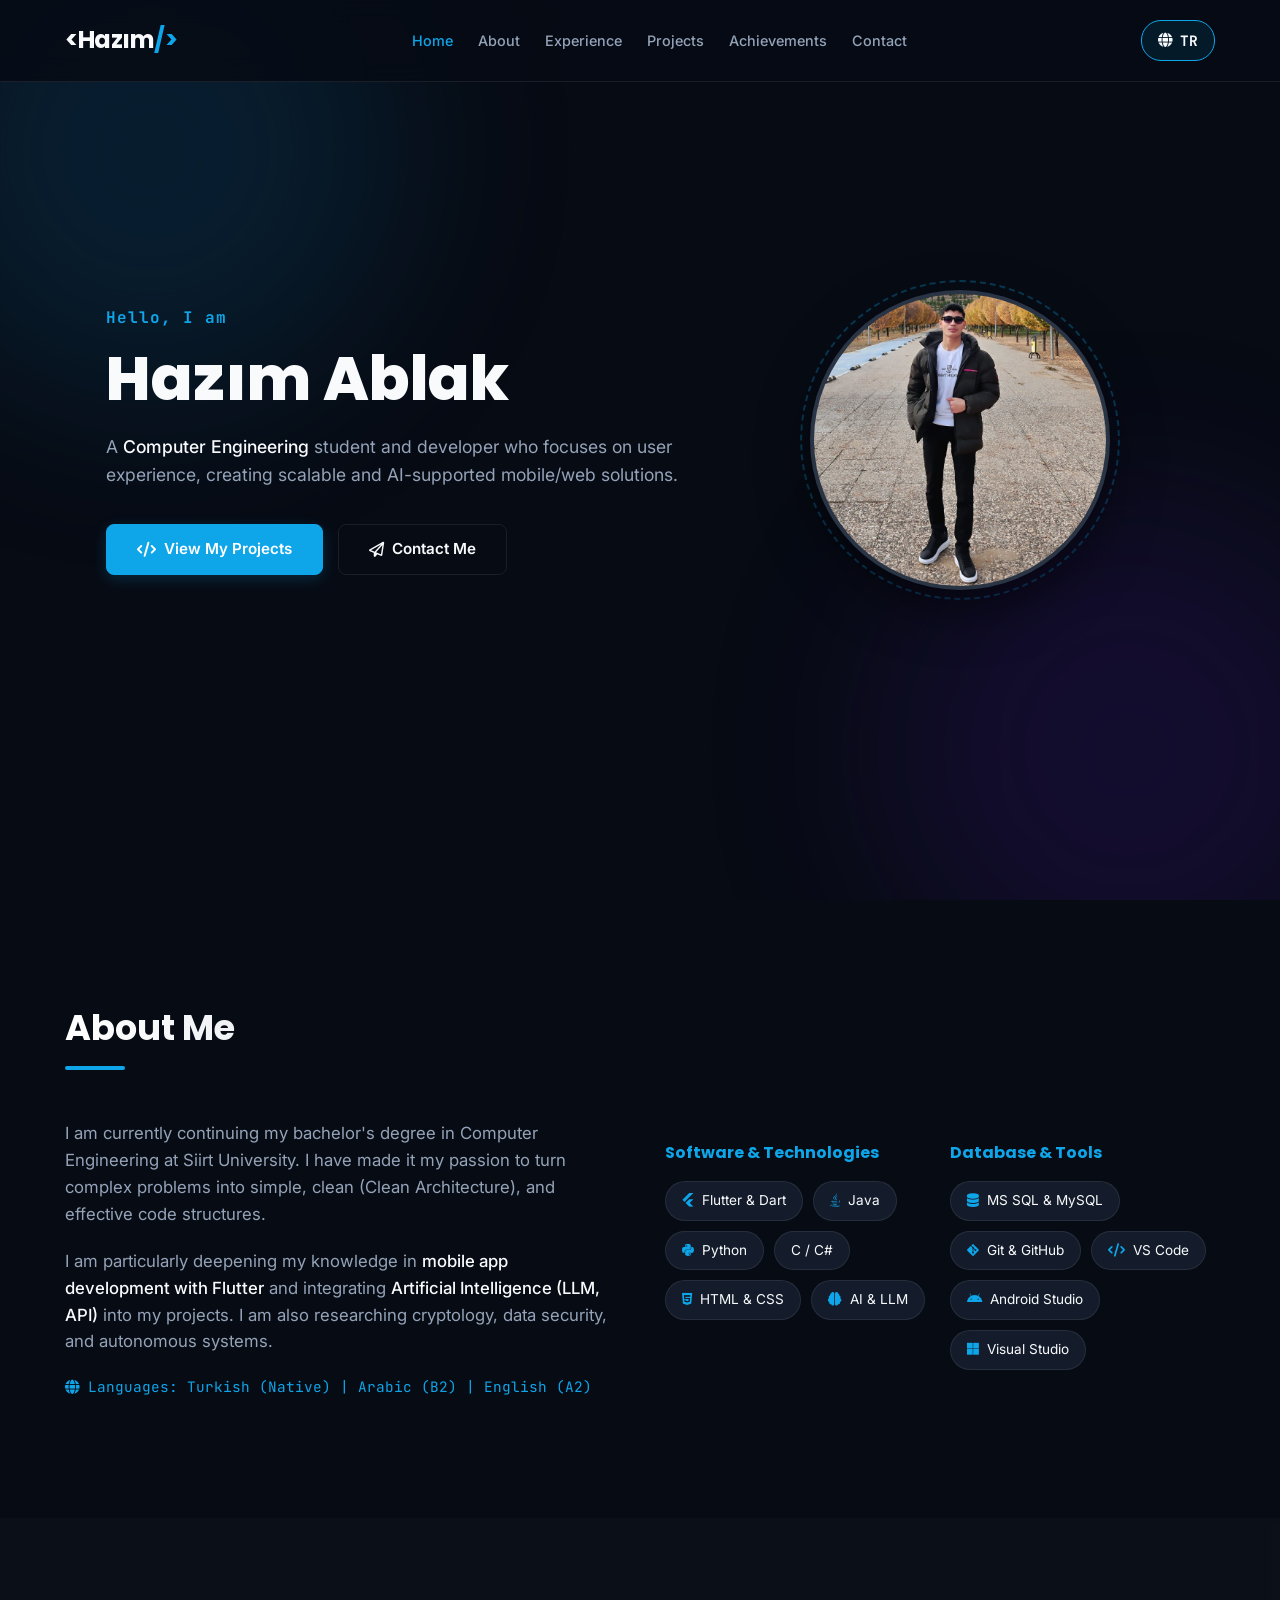
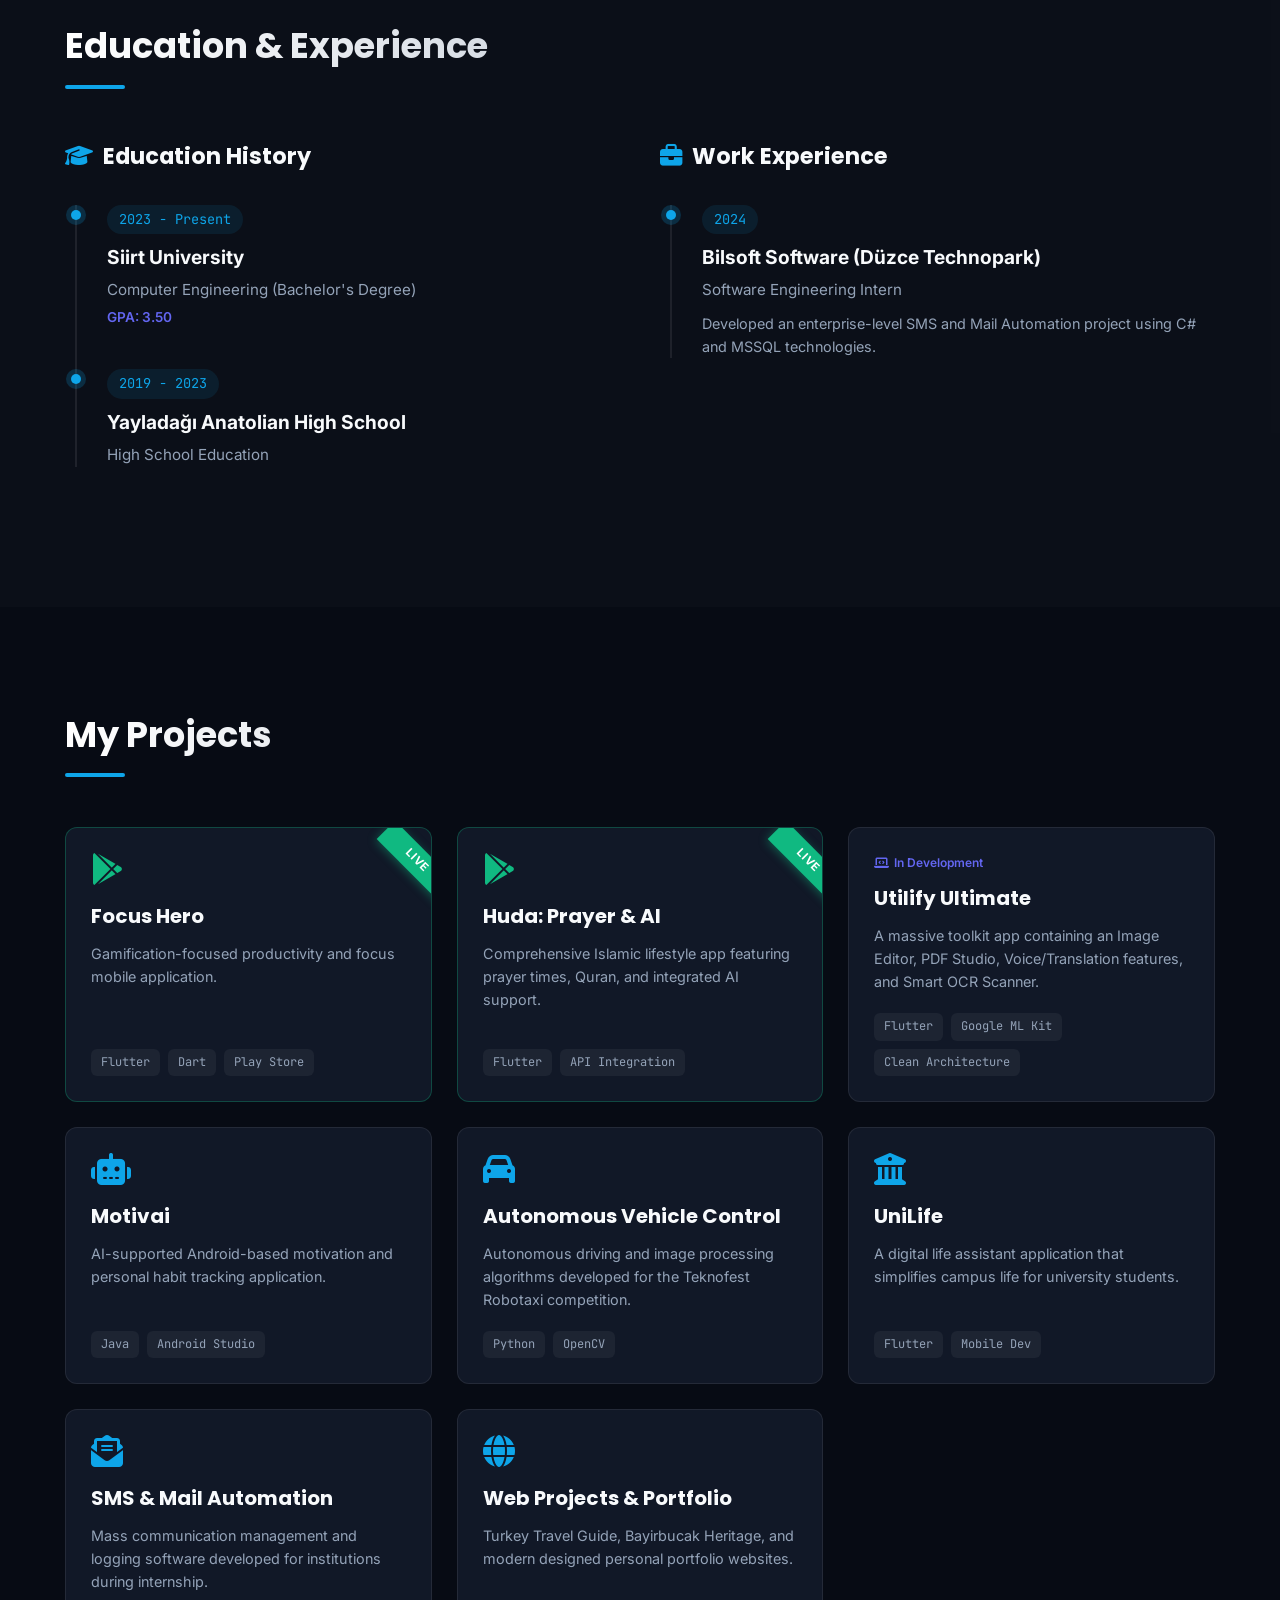
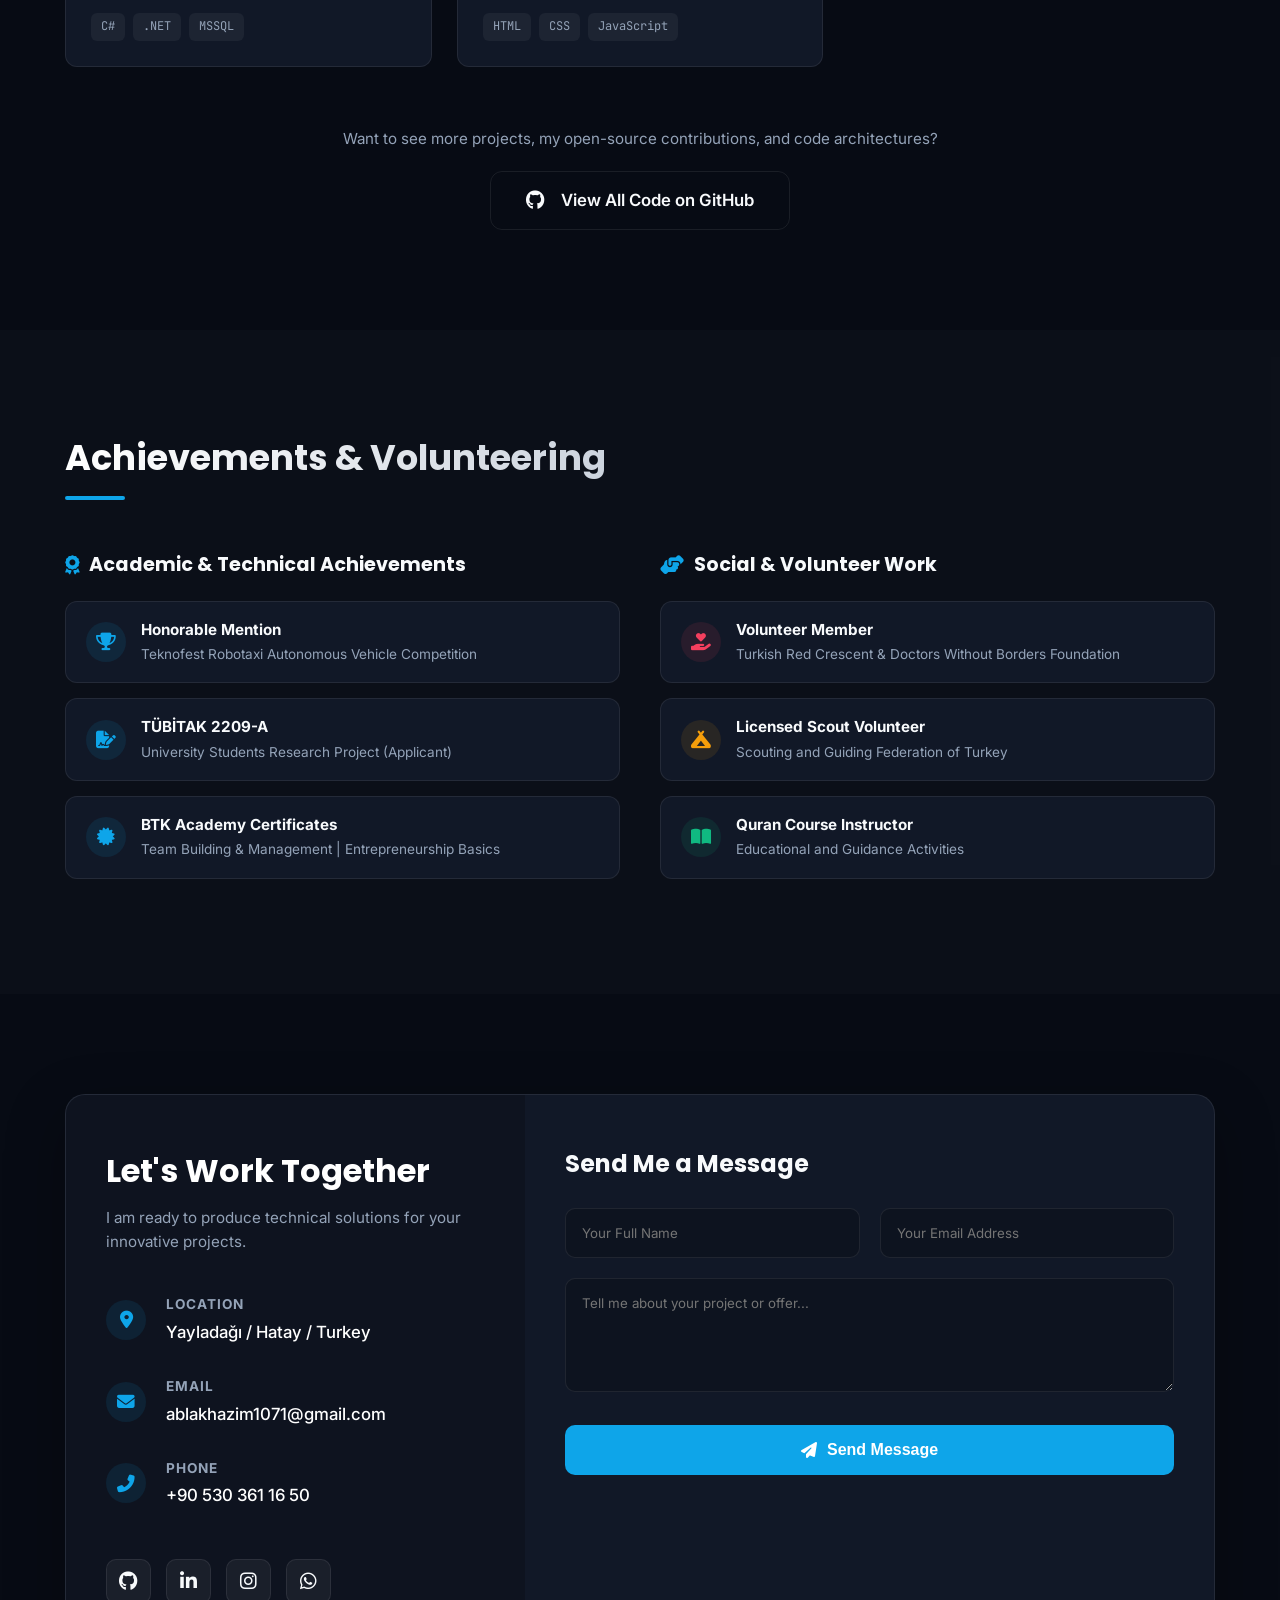
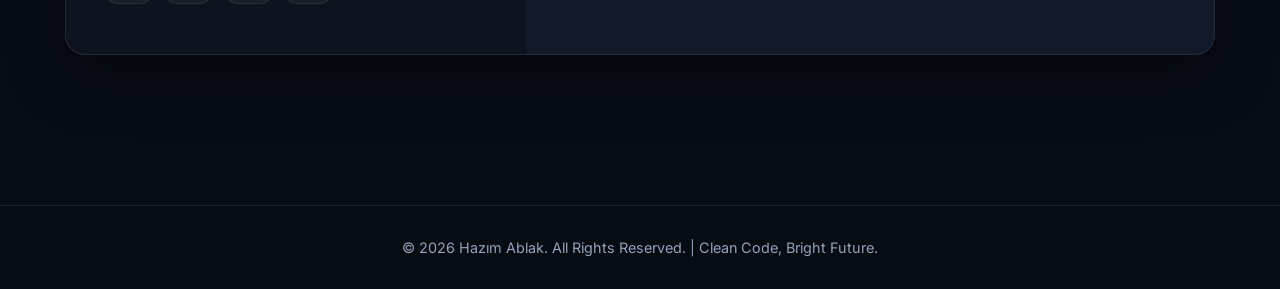
==== en.html @ e715f66a "feat: initial commit - add personal portfolio with bilingual support" ====
<!DOCTYPE html>
<html lang="en">
<head>
    <meta charset="UTF-8">
    <meta name="viewport" content="width=device-width, initial-scale=1.0">
    <meta name="google-site-verification" content="TgcT8mF8En4s0i3_ewFtCk1bW7a_qbwyCU64dg3kA1E" />
    <title>Hazım Ablak | Software Developer & Architect</title>
    
    <link rel="preconnect" href="https://fonts.googleapis.com">
    <link rel="preconnect" href="https://fonts.gstatic.com" crossorigin>
    <link href="https://fonts.googleapis.com/css2?family=Inter:wght@300;400;500;600&family=Poppins:wght@500;600;700;800&family=JetBrains+Mono:wght@400;700&display=swap" rel="stylesheet">
    <link rel="stylesheet" href="https://cdnjs.cloudflare.com/ajax/libs/font-awesome/6.4.0/css/all.min.css">

    <style>
        /* --- MODERN YAZILIMCI TEMASI --- */
        :root {
            --bg-dark: #070b14;
            --bg-panel: #111827;
            --primary: #0ea5e9;
            --secondary: #6366f1;
            --success: #10b981;
            --text-white: #f8fafc;
            --text-gray: #94a3b8;
            --border-color: rgba(255, 255, 255, 0.08);
            --font-head: 'Poppins', sans-serif;
            --font-body: 'Inter', sans-serif;
            --font-code: 'JetBrains Mono', monospace;
            --transition: all 0.3s ease-in-out;
        }

        * { margin: 0; padding: 0; box-sizing: border-box; scroll-behavior: smooth; }

        body {
            background-color: var(--bg-dark);
            color: var(--text-white);
            font-family: var(--font-body);
            overflow-x: hidden;
            line-height: 1.6;
            font-size: 16px;
        }

        /* --- ARKA PLAN EFEKTLERİ --- */
        .blob-wrapper {
            position: fixed; top: 0; left: 0; width: 100%; height: 100vh; z-index: -1; pointer-events: none; overflow: hidden;
        }
        .blob {
            position: absolute; border-radius: 50%; filter: blur(90px); opacity: 0.30;
            animation: float 15s infinite alternate ease-in-out;
        }
        .blob-1 { top: -100px; left: -100px; width: 500px; height: 500px; background: #0c4a6e; }
        .blob-2 { bottom: -100px; right: -100px; width: 500px; height: 500px; background: #31136b; animation-delay: -5s; }
        
        @keyframes float {
            0% { transform: translate(0, 0) scale(1); }
            100% { transform: translate(40px, 60px) scale(1.1); }
        }

        /* --- SCROLL REVEAL --- */
        .reveal { opacity: 0; transform: translateY(30px); transition: all 0.8s cubic-bezier(0.5, 0, 0, 1); }
        .reveal.active { opacity: 1; transform: translateY(0); }

        /* --- MENÜ (NAVBAR) --- */
        nav {
            position: fixed; top: 0; width: 100%; padding: 20px 0;
            background: rgba(7, 11, 20, 0.85); 
            -webkit-backdrop-filter: blur(12px); 
            backdrop-filter: blur(12px);         
            z-index: 1000; border-bottom: 1px solid var(--border-color);
            transition: var(--transition);
        }
        .nav-container {
            max-width: 1200px; margin: 0 auto; padding: 0 25px;
            display: flex; justify-content: space-between; align-items: center;
        }
        .logo {
            font-family: var(--font-head); font-size: 1.5rem; font-weight: 700;
            color: var(--text-white); text-decoration: none; letter-spacing: -0.5px;
        }
        .logo span { color: var(--primary); }
        
        .nav-links { display: flex; gap: 25px; list-style: none; }
        .nav-links a {
            text-decoration: none; color: var(--text-gray); font-size: 0.9rem; font-weight: 500; transition: var(--transition);
        }
        .nav-links a:hover, .nav-links a.active { color: var(--primary); }

        /* --- BÖLÜMLER --- */
        section { padding: 100px 0; position: relative; }
        .container { max-width: 1200px; margin: 0 auto; padding: 0 25px; }

        .section-header { margin-bottom: 50px; }
        .section-header h2 {
            font-family: var(--font-head); font-size: 2.2rem; margin-bottom: 10px;
            background: linear-gradient(to right, #fff, #94a3b8);
            -webkit-background-clip: text; -webkit-text-fill-color: transparent;
        }
        .section-header .line { width: 60px; height: 4px; background: var(--primary); border-radius: 2px; }

        /* --- HERO (ANASAYFA) --- */
        .hero { min-height: 100vh; display: flex; align-items: center; padding-top: 80px; }
        .hero-content { display: grid; grid-template-columns: 1.4fr 1fr; gap: 40px; align-items: center; }
        .hero-text h2 { font-family: var(--font-code); font-size: 1rem; color: var(--primary); margin-bottom: 15px; letter-spacing: 1px; }
        .hero-text h1 { font-family: var(--font-head); font-size: 3.8rem; line-height: 1.1; font-weight: 800; margin-bottom: 20px; }
        .hero-text p { color: var(--text-gray); font-size: 1.1rem; max-width: 600px; margin-bottom: 35px; }
        
        .hero-btns { display: flex; gap: 15px; }
        .btn { padding: 12px 30px; border-radius: 8px; font-weight: 600; text-decoration: none; transition: var(--transition); display: inline-flex; align-items: center; gap: 8px; font-size: 0.95rem; }
        .btn-primary { background: var(--primary); color: #fff; border: 1px solid var(--primary); box-shadow: 0 4px 15px rgba(14, 165, 233, 0.2); }
        .btn-primary:hover { transform: translateY(-3px); box-shadow: 0 10px 30px rgba(14, 165, 233, 0.4); }
        .btn-outline { background: transparent; color: var(--text-white); border: 1px solid var(--border-color); }
        .btn-outline:hover { border-color: var(--text-white); background: rgba(255,255,255,0.05); transform: translateY(-3px); }

        /* HERO IMAGE */
        .hero-visual { display: flex; justify-content: center; position: relative; }
        .img-box {
            width: 300px; height: 300px; border-radius: 50%; overflow: hidden; position: relative; z-index: 2;
            border: 4px solid rgba(255,255,255,0.05); box-shadow: 0 20px 50px rgba(0,0,0,0.5);
            background: #1e293b; transition: var(--transition);
        }
        .img-box:hover { transform: scale(1.02); border-color: var(--primary); }
        .img-box img { width: 100%; height: 100%; object-fit: cover; }
        .deco-box {
            position: absolute; width: 320px; height: 320px; border: 2px dashed var(--primary); border-radius: 50%;
            top: -10px; left: 50%; transform: translateX(-50%); z-index: 1; opacity: 0.3;
            animation: spin 20s linear infinite;
        }
        @keyframes spin { 100% { transform: translateX(-50%) rotate(360deg); } }

        /* --- HAKKIMDA & YETENEKLER --- */
        .about-content { display: grid; grid-template-columns: 1fr 1fr; gap: 50px; }
        .about-text p { margin-bottom: 20px; color: var(--text-gray); font-size: 1.05rem; }
        .about-text .highlight { color: var(--text-white); font-weight: 500; }
        
        .skills-grid { display: grid; grid-template-columns: 1fr 1fr; gap: 20px; margin-top: 20px; }
        .skill-category h4 { font-family: var(--font-head); margin-bottom: 15px; color: var(--primary); font-size: 1rem; }
        .skill-tags { display: flex; flex-wrap: wrap; gap: 10px; }
        .skill-pill {
            background: rgba(30, 41, 59, 0.6); border: 1px solid var(--border-color);
            padding: 8px 16px; border-radius: 20px; font-size: 0.85rem; color: var(--text-white);
            display: flex; align-items: center; gap: 8px; transition: var(--transition);
        }
        .skill-pill i { color: var(--primary); }
        .skill-pill:hover { border-color: var(--primary); background: rgba(14, 165, 233, 0.15); transform: translateY(-2px); }

        /* --- DENEYİM & EĞİTİM --- */
        .timeline-wrapper { display: grid; grid-template-columns: 1fr 1fr; gap: 40px; }
        .timeline-title { font-family: var(--font-head); font-size: 1.4rem; margin-bottom: 30px; display: flex; align-items: center; gap: 10px; }
        .timeline-title i { color: var(--primary); }
        .timeline { border-left: 2px solid var(--border-color); padding-left: 30px; margin-left: 10px; }
        .timeline-item { margin-bottom: 40px; position: relative; }
        .timeline-item::before {
            content: ''; position: absolute; left: -36px; top: 5px; width: 10px; height: 10px;
            background: var(--primary); border-radius: 50%; box-shadow: 0 0 0 5px rgba(14, 165, 233, 0.2);
        }
        .timeline-date { font-family: var(--font-code); font-size: 0.85rem; color: var(--primary); margin-bottom: 8px; display: inline-block; background: rgba(14, 165, 233, 0.1); padding: 4px 12px; border-radius: 20px; }
        .timeline-item h3 { font-size: 1.2rem; margin-bottom: 5px; color: var(--text-white); }
        .timeline-item h4 { font-size: 0.95rem; color: var(--text-gray); font-weight: 400; }
        .timeline-item .gpa { margin-top: 5px; font-size: 0.85rem; color: var(--secondary); font-weight: 600; }

        /* --- PROJELER --- */
        .project-grid { display: grid; grid-template-columns: repeat(auto-fill, minmax(320px, 1fr)); gap: 25px; }
        .project-card {
            background: var(--bg-panel); border: 1px solid var(--border-color);
            border-radius: 12px; padding: 25px; transition: var(--transition);
            display: flex; flex-direction: column; position: relative; overflow: hidden;
            text-decoration: none; color: inherit;
        }
        .project-card:hover { transform: translateY(-7px); border-color: var(--primary); box-shadow: 0 10px 30px rgba(0,0,0,0.5); }
        .project-header { display: flex; justify-content: space-between; align-items: start; margin-bottom: 15px; }
        .folder-icon { color: var(--primary); font-size: 2rem; }
        .project-card h3 { font-family: var(--font-head); font-size: 1.25rem; margin-bottom: 10px; color: var(--text-white); }
        .project-card p { color: var(--text-gray); font-size: 0.9rem; margin-bottom: 20px; flex-grow: 1; }
        .project-tags { display: flex; flex-wrap: wrap; gap: 8px; margin-top: auto; }
        .tag { font-size: 0.75rem; font-family: var(--font-code); color: var(--text-gray); background: rgba(255,255,255,0.05); padding: 4px 10px; border-radius: 6px; }
        
        /* CANLI UYGULAMA ROZETİ */
        .live-badge {
            position: absolute; top: 20px; right: -30px; background: var(--success); color: #fff;
            font-size: 0.7rem; font-weight: bold; padding: 4px 30px; transform: rotate(45deg);
            box-shadow: 0 2px 10px rgba(16, 185, 129, 0.4); letter-spacing: 1px;
        }
        .status-badge { display: inline-flex; align-items: center; gap: 5px; font-size: 0.75rem; font-weight: 600; margin-bottom: 10px; color: var(--secondary); }

        /* --- BAŞARILAR & GÖNÜLLÜLÜK --- */
        .achievements-wrapper { display: grid; grid-template-columns: 1fr 1fr; gap: 40px; }
        .achievements-list { list-style: none; }
        .achievements-list li {
            background: var(--bg-panel); padding: 16px 20px; border-radius: 12px;
            margin-bottom: 15px; border: 1px solid var(--border-color);
            font-size: 0.95rem; display: flex; align-items: center; gap: 15px;
            transition: var(--transition);
        }
        .achievements-list li:hover { border-color: var(--primary); transform: translateX(5px); background: rgba(14, 165, 233, 0.05); }
        .icon-circle { width: 40px; height: 40px; min-width: 40px; border-radius: 50%; background: rgba(14, 165, 233, 0.1); display: flex; align-items: center; justify-content: center; color: var(--primary); font-size: 1.1rem; }
        .icon-circle.heart { background: rgba(244, 63, 94, 0.1); color: #f43f5e; }

        /* --- İLETİŞİM --- */
        .contact-wrapper {
            background: var(--bg-panel); border-radius: 20px; overflow: hidden;
            display: grid; grid-template-columns: 1fr 1.5fr;
            border: 1px solid var(--border-color); box-shadow: 0 20px 60px rgba(0,0,0,0.3);
        }
        .contact-left { background: rgba(0,0,0,0.2); padding: 50px 40px; display: flex; flex-direction: column; justify-content: space-between; }
        .info-row { display: flex; align-items: center; gap: 20px; margin-bottom: 30px; }
        .info-row h4 { color: var(--text-gray); font-size: 0.85rem; text-transform: uppercase; letter-spacing: 1px; margin-bottom: 3px; }
        .info-row span { font-weight: 500; font-size: 1.05rem; }
        .social-links { display: flex; gap: 15px; margin-top: 20px; }
        .s-link {
            width: 45px; height: 45px; border-radius: 10px; background: rgba(255,255,255,0.05); border: 1px solid var(--border-color);
            display: flex; align-items: center; justify-content: center; color: var(--text-white); text-decoration: none; transition: var(--transition); font-size: 1.2rem;
        }
        .s-link:hover { background: var(--primary); border-color: var(--primary); transform: translateY(-3px); }
        
        /* --- DİL BUTONU --- */
        .lang-btn {
            display: flex; align-items: center; gap: 8px;
            background: rgba(14, 165, 233, 0.1); padding: 8px 16px;
            border-radius: 20px; border: 1px solid var(--primary);
            font-family: var(--font-code); font-size: 0.9rem; font-weight: 700;
            color: var(--text-white); text-decoration: none; transition: var(--transition);
        }
        .lang-btn:hover { background: var(--primary); color: #fff; transform: translateY(-2px); box-shadow: 0 4px 12px rgba(14, 165, 233, 0.3); }
        
        .contact-right { padding: 50px 40px; }
        .form-grid { display: grid; grid-template-columns: 1fr 1fr; gap: 20px; margin-bottom: 20px; }
        .input-group input, .input-group textarea {
            width: 100%; padding: 16px; background: rgba(0,0,0,0.2); border: 1px solid var(--border-color);
            border-radius: 10px; color: #fff; font-family: var(--font-body); transition: var(--transition);
        }
        .input-group input:focus, .input-group textarea:focus { outline: none; border-color: var(--primary); background: rgba(14, 165, 233, 0.05); }
        .submit-btn {
            width: 100%; padding: 16px; background: var(--primary); border: none;
            border-radius: 10px; color: #fff; font-weight: 600; font-size: 1rem; cursor: pointer; transition: var(--transition);
            display: flex; justify-content: center; align-items: center; gap: 10px;
        }
        .submit-btn:hover { background: #0284c7; box-shadow: 0 10px 20px rgba(14, 165, 233, 0.3); }

        footer { text-align: center; padding: 30px; border-top: 1px solid var(--border-color); color: var(--text-gray); font-size: 0.9rem; margin-top: 50px; }

        @media (max-width: 992px) {
            .hero-content, .about-content, .timeline-wrapper, .achievements-wrapper, .contact-wrapper { grid-template-columns: 1fr; gap: 40px;}
            .hero-visual { margin-top: 20px; order: -1; }
            .nav-links { display: none; }
            .hero-text { text-align: center; }
            .hero-text p { margin: 0 auto 30px auto; }
            .hero-btns { justify-content: center; }
        }
        @media (max-width: 768px) {
            .form-grid { grid-template-columns: 1fr; }
            .section-header h2 { font-size: 1.8rem; }
            .hero-text h1 { font-size: 2.8rem; }
        }
    </style>
</head>
<body>

    <div class="blob-wrapper">
        <div class="blob blob-1"></div>
        <div class="blob blob-2"></div>
    </div>

    <nav>
        <div class="nav-container">
            <a href="#" class="logo">&lt;Hazım<span>/&gt;</span></a>
            <ul class="nav-links">
                <li><a href="#home" class="active">Home</a></li>
                <li><a href="#about">About</a></li>
                <li><a href="#resume">Experience</a></li>
                <li><a href="#projects">Projects</a></li>
                <li><a href="#achievements">Achievements</a></li> 
                <li><a href="#contact">Contact</a></li>
            </ul>
            
            <a href="index.html" class="lang-btn">
                <i class="fas fa-globe"></i> TR
            </a>
        </div>
    </nav>

    <section id="home" class="hero">
        <div class="container hero-content">
            <div class="hero-text reveal">
                <h2>Hello, I am</h2>
                <h1>Hazım Ablak</h1>
                <p>
                    A <span style="color: var(--text-white); font-weight: 500;">Computer Engineering</span> student and developer who focuses on user experience, creating scalable and AI-supported mobile/web solutions.
                </p>
                <div class="hero-btns">
                    <a href="#projects" class="btn btn-primary"><i class="fas fa-code"></i> View My Projects</a>
                    <a href="#contact" class="btn btn-outline"><i class="far fa-paper-plane"></i> Contact Me</a>
                </div>
            </div>
            <div class="hero-visual reveal">
                <div class="deco-box"></div>
                <div class="img-box">
                    <img src="kisisel.jpeg" alt="Hazım Ablak">
                </div>
            </div>
        </div>
    </section>

    <section id="about">
        <div class="container reveal">
            <div class="section-header">
                <h2>About Me</h2>
                <div class="line"></div>
            </div>
            <div class="about-content">
                <div class="about-text">
                    <p>
                        I am currently continuing my bachelor's degree in Computer Engineering at Siirt University. I have made it my passion to turn complex problems into simple, clean (Clean Architecture), and effective code structures.
                    </p>
                    <p>
                        I am particularly deepening my knowledge in <span class="highlight">mobile app development with Flutter</span> and integrating <span class="highlight">Artificial Intelligence (LLM, API)</span> into my projects. I am also researching cryptology, data security, and autonomous systems.
                    </p>
                    <p style="margin-top: 20px; font-family: var(--font-code); font-size: 0.9rem; color: var(--primary);">
                        <i class="fas fa-globe"></i> Languages: Turkish (Native) | Arabic (B2) | English (A2)
                    </p>
                </div>
                
                <div class="skills-wrapper">
                    <div class="skills-grid">
                        <div class="skill-category">
                            <h4>Software & Technologies</h4>
                            <div class="skill-tags">
                                <div class="skill-pill"><i class="fab fa-flutter"></i> Flutter & Dart</div>
                                <div class="skill-pill"><i class="fab fa-java"></i> Java</div>
                                <div class="skill-pill"><i class="fab fa-python"></i> Python</div>
                                <div class="skill-pill">C / C#</div>
                                <div class="skill-pill"><i class="fab fa-html5"></i> HTML & CSS</div>
                                <div class="skill-pill"><i class="fas fa-brain"></i> AI & LLM</div>
                            </div>
                        </div>
                        <div class="skill-category">
                            <h4>Database & Tools</h4>
                            <div class="skill-tags">
                                <div class="skill-pill"><i class="fas fa-database"></i> MS SQL & MySQL</div>
                                <div class="skill-pill"><i class="fab fa-git-alt"></i> Git & GitHub</div>
                                <div class="skill-pill"><i class="fas fa-code"></i> VS Code</div>
                                <div class="skill-pill"><i class="fab fa-android"></i> Android Studio</div>
                                <div class="skill-pill"><i class="fab fa-microsoft"></i> Visual Studio</div>
                            </div>
                        </div>
                    </div>
                </div>
            </div>
        </div>
    </section>

    <section id="resume" style="background: rgba(255,255,255,0.02);">
        <div class="container reveal">
            <div class="section-header">
                <h2>Education & Experience</h2>
                <div class="line"></div>
            </div>
            
            <div class="timeline-wrapper">
                <div>
                    <h3 class="timeline-title"><i class="fas fa-graduation-cap"></i> Education History</h3>
                    <div class="timeline">
                        <div class="timeline-item">
                            <span class="timeline-date">2023 - Present</span>
                            <h3>Siirt University</h3>
                            <h4>Computer Engineering (Bachelor's Degree)</h4>
                            <div class="gpa">GPA: 3.50</div>
                        </div>
                        <div class="timeline-item">
                            <span class="timeline-date">2019 - 2023</span>
                            <h3>Yayladağı Anatolian High School</h3>
                            <h4>High School Education</h4>
                        </div>
                    </div>
                </div>

                <div>
                    <h3 class="timeline-title"><i class="fas fa-briefcase"></i> Work Experience</h3>
                    <div class="timeline">
                        <div class="timeline-item">
                            <span class="timeline-date">2024</span>
                            <h3>Bilsoft Software (Düzce Technopark)</h3>
                            <h4>Software Engineering Intern</h4>
                            <p style="color: var(--text-gray); font-size: 0.9rem; margin-top: 10px;">Developed an enterprise-level SMS and Mail Automation project using C# and MSSQL technologies.</p>
                        </div>
                    </div>
                </div>
            </div>
        </div>
    </section>

    <section id="projects">
        <div class="container reveal">
            <div class="section-header">
                <h2>My Projects</h2>
                <div class="line"></div>
            </div>
            
            <div class="project-grid">
                
                <a href="https://play.google.com/store/apps/details?id=com.developer.focus_hero" target="_blank" rel="noopener noreferrer" class="project-card" style="border-color: rgba(16, 185, 129, 0.3);">
                    <div class="live-badge">LIVE</div>
                    <div class="project-header"><i class="fab fa-google-play folder-icon" style="color: var(--success);"></i></div>
                    <h3>Focus Hero</h3>
                    <p>Gamification-focused productivity and focus mobile application.</p>
                    <div class="project-tags">
                        <span class="tag">Flutter</span><span class="tag">Dart</span><span class="tag">Play Store</span>
                    </div>
                </a>

                <a href="https://play.google.com/store/apps/details?id=com.hafizstudios.huda" target="_blank" rel="noopener noreferrer" class="project-card" style="border-color: rgba(16, 185, 129, 0.3);">
                    <div class="live-badge">LIVE</div>
                    <div class="project-header"><i class="fab fa-google-play folder-icon" style="color: var(--success);"></i></div>
                    <h3>Huda: Prayer & AI</h3>
                    <p>Comprehensive Islamic lifestyle app featuring prayer times, Quran, and integrated AI support.</p>
                    <div class="project-tags">
                        <span class="tag">Flutter</span><span class="tag">API Integration</span>
                    </div>
                </a>

                <div class="project-card">
                    <div class="status-badge"><i class="fas fa-laptop-code"></i> In Development</div>
                    <h3>Utilify Ultimate</h3>
                    <p>A massive toolkit app containing an Image Editor, PDF Studio, Voice/Translation features, and Smart OCR Scanner.</p>
                    <div class="project-tags">
                        <span class="tag">Flutter</span><span class="tag">Google ML Kit</span><span class="tag">Clean Architecture</span>
                    </div>
                </div>

                <div class="project-card">
                    <div class="project-header"><i class="fas fa-robot folder-icon"></i></div>
                    <h3>Motivai</h3>
                    <p>AI-supported Android-based motivation and personal habit tracking application.</p>
                    <div class="project-tags"><span class="tag">Java</span><span class="tag">Android Studio</span></div>
                </div>

                <div class="project-card">
                    <div class="project-header"><i class="fas fa-car folder-icon"></i></div>
                    <h3>Autonomous Vehicle Control</h3>
                    <p>Autonomous driving and image processing algorithms developed for the Teknofest Robotaxi competition.</p>
                    <div class="project-tags"><span class="tag">Python</span><span class="tag">OpenCV</span></div>
                </div>

                <div class="project-card">
                    <div class="project-header"><i class="fas fa-university folder-icon"></i></div>
                    <h3>UniLife</h3>
                    <p>A digital life assistant application that simplifies campus life for university students.</p>
                    <div class="project-tags"><span class="tag">Flutter</span><span class="tag">Mobile Dev</span></div>
                </div>

                <div class="project-card">
                    <div class="project-header"><i class="fas fa-envelope-open-text folder-icon"></i></div>
                    <h3>SMS & Mail Automation</h3>
                    <p>Mass communication management and logging software developed for institutions during internship.</p>
                    <div class="project-tags"><span class="tag">C#</span><span class="tag">.NET</span><span class="tag">MSSQL</span></div>
                </div>

                <div class="project-card">
                    <div class="project-header"><i class="fas fa-globe folder-icon"></i></div>
                    <h3>Web Projects & Portfolio</h3>
                    <p>Turkey Travel Guide, Bayirbucak Heritage, and modern designed personal portfolio websites.</p>
                    <div class="project-tags"><span class="tag">HTML</span><span class="tag">CSS</span><span class="tag">JavaScript</span></div>
                </div>
            </div>
            <div style="text-align: center; margin-top: 60px;">
                <p style="color: var(--text-gray); margin-bottom: 20px; font-size: 0.95rem;">
                    Want to see more projects, my open-source contributions, and code architectures?
                </p>
                <a href="https://github.com/hazimablak" target="_blank" rel="noopener noreferrer" class="btn btn-outline" style="padding: 15px 35px; border-radius: 12px; font-size: 1.05rem;">
                    <i class="fab fa-github" style="margin-right: 8px; font-size: 1.2rem;"></i> View All Code on GitHub
                </a>
            </div>
        </div>
    </section>

    <section id="achievements" style="background: rgba(255,255,255,0.02);">
        <div class="container reveal">
            <div class="section-header">
                <h2>Achievements & Volunteering</h2>
                <div class="line"></div>
            </div>
            
            <div class="achievements-wrapper">
                <div>
                    <h3 class="timeline-title" style="font-size: 1.2rem; margin-bottom: 20px;"><i class="fas fa-award"></i> Academic & Technical Achievements</h3>
                    <ul class="achievements-list">
                        <li>
                            <div class="icon-circle"><i class="fas fa-trophy"></i></div>
                            <div>
                                <strong style="color: var(--text-white);">Honorable Mention</strong><br>
                                <span style="color: var(--text-gray); font-size: 0.85rem;">Teknofest Robotaxi Autonomous Vehicle Competition</span>
                            </div>
                        </li>
                        <li>
                            <div class="icon-circle"><i class="fas fa-file-signature"></i></div>
                            <div>
                                <strong style="color: var(--text-white);">TÜBİTAK 2209-A</strong><br>
                                <span style="color: var(--text-gray); font-size: 0.85rem;">University Students Research Project (Applicant)</span>
                            </div>
                        </li>
                        <li>
                            <div class="icon-circle"><i class="fas fa-certificate"></i></div>
                            <div>
                                <strong style="color: var(--text-white);">BTK Academy Certificates</strong><br>
                                <span style="color: var(--text-gray); font-size: 0.85rem;">Team Building & Management | Entrepreneurship Basics</span>
                            </div>
                        </li>
                    </ul>
                </div>

                <div>
                    <h3 class="timeline-title" style="font-size: 1.2rem; margin-bottom: 20px;"><i class="fas fa-hands-helping"></i> Social & Volunteer Work</h3>
                    <ul class="achievements-list">
                        <li>
                            <div class="icon-circle heart"><i class="fas fa-hand-holding-heart"></i></div>
                            <div>
                                <strong style="color: var(--text-white);">Volunteer Member</strong><br>
                                <span style="color: var(--text-gray); font-size: 0.85rem;">Turkish Red Crescent & Doctors Without Borders Foundation</span>
                            </div>
                        </li>
                        <li>
                            <div class="icon-circle" style="color:#f59e0b; background:rgba(245, 158, 11, 0.1)"><i class="fas fa-campground"></i></div>
                            <div>
                                <strong style="color: var(--text-white);">Licensed Scout Volunteer</strong><br>
                                <span style="color: var(--text-gray); font-size: 0.85rem;">Scouting and Guiding Federation of Turkey</span>
                            </div>
                        </li>
                        <li>
                            <div class="icon-circle" style="color:#10b981; background:rgba(16, 185, 129, 0.1)"><i class="fas fa-book-open"></i></div>
                            <div>
                                <strong style="color: var(--text-white);">Quran Course Instructor</strong><br>
                                <span style="color: var(--text-gray); font-size: 0.85rem;">Educational and Guidance Activities</span>
                            </div>
                        </li>
                    </ul>
                </div>
            </div>
        </div>
    </section>

    <section id="contact">
        <div class="container reveal">
            <div class="contact-wrapper">
                <div class="contact-left">
                    <div>
                        <h3 style="font-family: var(--font-head); font-size: 2rem; margin-bottom: 10px; color: #fff;">Let's Work Together</h3>
                        <p style="color: var(--text-gray); margin-bottom: 40px; font-size: 0.95rem;">I am ready to produce technical solutions for your innovative projects.</p>
                        
                        <div class="info-row">
                            <div class="icon-circle"><i class="fas fa-map-marker-alt"></i></div>
                            <div><h4>Location</h4><span style="color:#fff;">Yayladağı / Hatay / Turkey</span></div>
                        </div>
                        <div class="info-row">
                            <div class="icon-circle"><i class="fas fa-envelope"></i></div>
                            <div><h4>Email</h4><span style="color:#fff;">ablakhazim1071@gmail.com</span></div>
                        </div>
                        <div class="info-row">
                            <div class="icon-circle"><i class="fas fa-phone-alt"></i></div>
                            <div><h4>Phone</h4><span style="color:#fff;">+90 530 361 16 50</span></div>
                        </div>
                    </div>
                    
                    <div class="social-links">
                        <a href="https://github.com/hazimablak" class="s-link" target="_blank" rel="noopener noreferrer" aria-label="Visit my GitHub Profile"><i class="fab fa-github" aria-hidden="true"></i></a>
                        <a href="https://www.linkedin.com/in/haz%C4%B1m-ablak-62a5772a9" class="s-link" target="_blank" rel="noopener noreferrer" aria-label="Visit my LinkedIn Profile"><i class="fab fa-linkedin-in" aria-hidden="true"></i></a>
                        <a href="https://www.instagram.com/hazim.ablak" class="s-link" target="_blank" rel="noopener noreferrer" aria-label="Visit my Instagram Profile"><i class="fab fa-instagram" aria-hidden="true"></i></a>
                        <a href="https://wa.me/905303611650" class="s-link" target="_blank" rel="noopener noreferrer" aria-label="Contact me on WhatsApp"><i class="fab fa-whatsapp" aria-hidden="true"></i></a>
                    </div>
                </div>
                
                <div class="contact-right">
                    <h3 style="font-family: var(--font-head); font-size: 1.5rem; margin-bottom: 25px;">Send Me a Message</h3>
                    
                    <form id="contact-form" action="https://formspree.io/f/mkonkboe" method="POST">
                        <div class="form-grid">
                            <div class="input-group">
                                <input type="text" name="name" placeholder="Your Full Name" required>
                            </div>
                            <div class="input-group">
                                <input type="email" name="email" placeholder="Your Email Address" required>
                            </div>
                        </div>
                        <div class="input-group" style="margin-bottom: 25px;">
                            <textarea name="message" rows="5" placeholder="Tell me about your project or offer..." required></textarea>
                        </div>
                        <button type="submit" class="submit-btn" id="submit-btn"><i class="fas fa-paper-plane"></i> Send Message</button>
                        <p id="my-form-status" style="margin-top: 15px; font-weight: 500; display: none; text-align: center;"></p>
                    </form>
                </div>
            </div>
        </div>
    </section>

    <footer>
        <p>&copy; 2026 Hazım Ablak. All Rights Reserved. | Clean Code, Bright Future.</p>
    </footer>

    <script>
        // Scroll Animations
        const observer = new IntersectionObserver((entries) => {
            entries.forEach(entry => {
                if (entry.isIntersecting) { entry.target.classList.add('active'); }
            });
        }, { threshold: 0.15 });
        document.querySelectorAll('.reveal').forEach(el => observer.observe(el));

        // Scroll Spy (Menu Highlighting)
        const sections = document.querySelectorAll("section");
        const navLinks = document.querySelectorAll(".nav-links a");

        window.addEventListener("scroll", () => {
            let current = "";
            sections.forEach(section => {
                const sectionTop = section.offsetTop;
                if (scrollY >= sectionTop - 150) { 
                    current = section.getAttribute("id"); 
                }
            });

            navLinks.forEach(link => {
                link.classList.remove("active");
                if (link.getAttribute("href").includes(current) && current !== "") {
                    link.classList.add("active");
                }
            });
        });

        // Formspree Contact Form JS
        document.addEventListener("DOMContentLoaded", function() {
            var form = document.getElementById("contact-form");
            var status = document.getElementById("my-form-status");
            var btn = document.getElementById("submit-btn");

            if (!form) return;

            async function handleSubmit(event) {
                event.preventDefault(); 
                
                btn.disabled = true;
                btn.innerHTML = '<i class="fas fa-spinner fa-spin"></i> Sending...';
                status.style.display = "none";

                var data = new FormData(event.target);

                fetch(event.target.action, {
                    method: form.method,
                    body: data,
                    headers: { 'Accept': 'application/json' }
                }).then(response => {
                    if (response.ok) {
                        status.style.display = "block";
                        status.style.color = "#10b981"; 
                        status.innerHTML = "<i class='fas fa-check-circle'></i> Your message was sent successfully!";
                        form.reset();
                        btn.innerHTML = "<i class='fas fa-check'></i> Sent";
                        
                        setTimeout(() => {
                            status.style.display = "none";
                            btn.disabled = false;
                            btn.innerHTML = '<i class="fas fa-paper-plane"></i> Send Message';
                        }, 5000);
                    } else {
                        response.json().then(data => {
                            if (Object.hasOwn(data, 'errors')) {
                                status.innerHTML = data["errors"].map(error => error["message"]).join(", ");
                            } else {
                                status.innerHTML = "An error occurred.";
                            }
                            status.style.color = "#ef4444"; 
                            status.style.display = "block";
                            btn.disabled = false;
                            btn.innerHTML = "Try Again";
                        });
                    }
                }).catch(error => {
                    status.innerHTML = "Connection error! Please check your internet connection.";
                    status.style.color = "#ef4444";
                    status.style.display = "block";
                    btn.disabled = false;
                    btn.innerHTML = "Try Again";
                });
            }

            form.addEventListener("submit", handleSubmit);
        });
    </script>
</body>
</html>
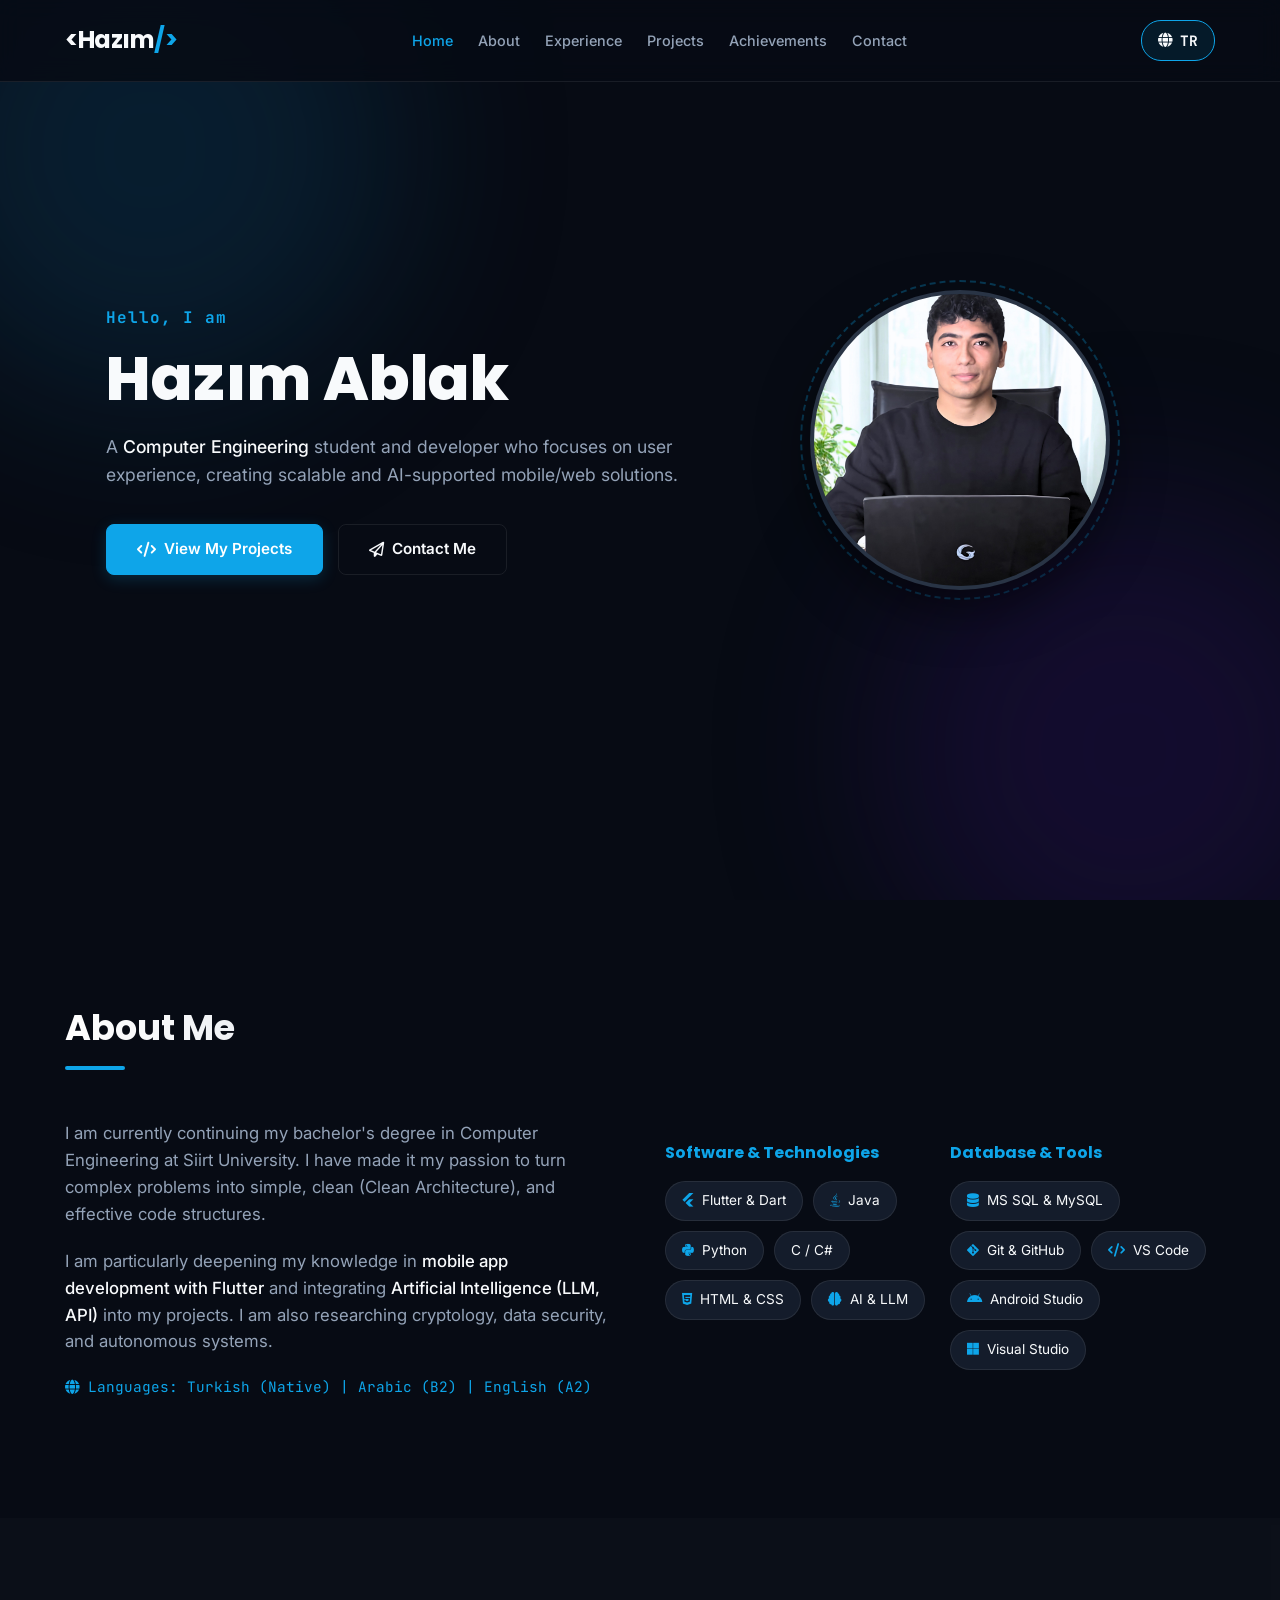
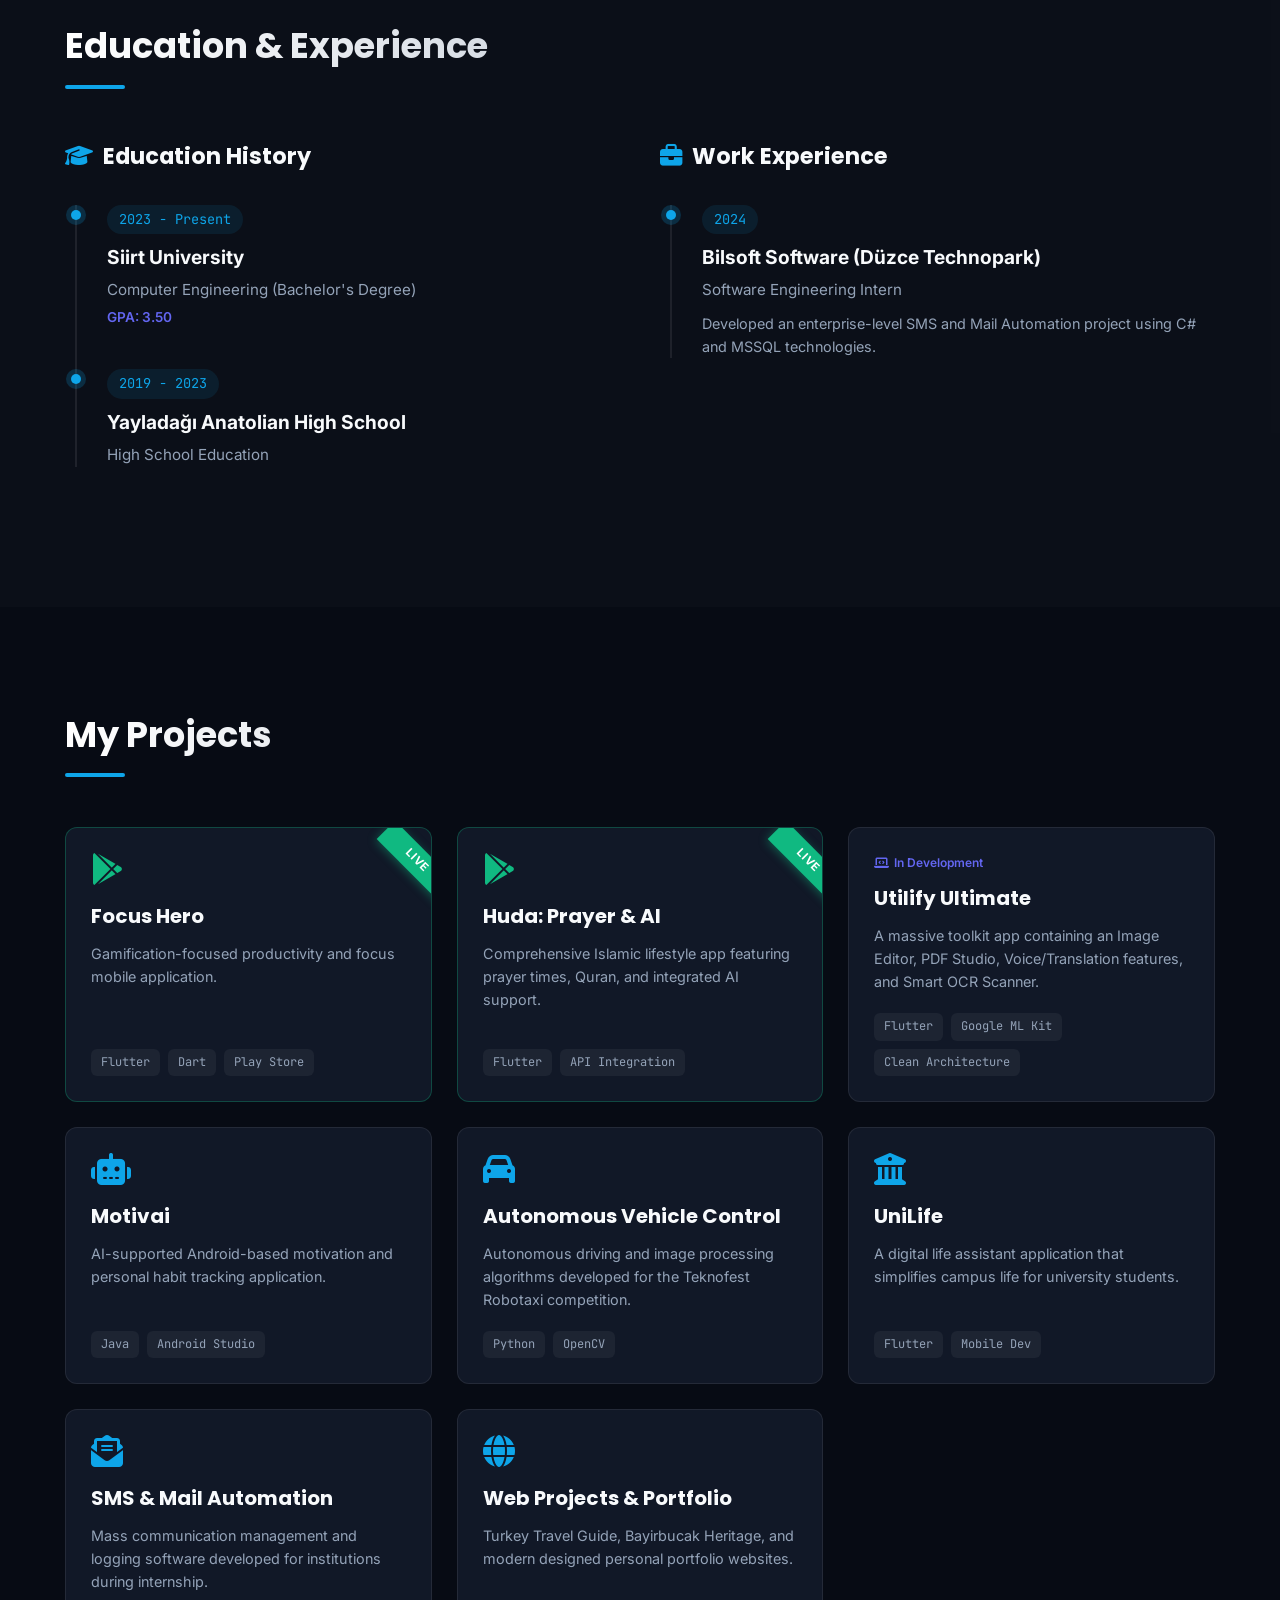
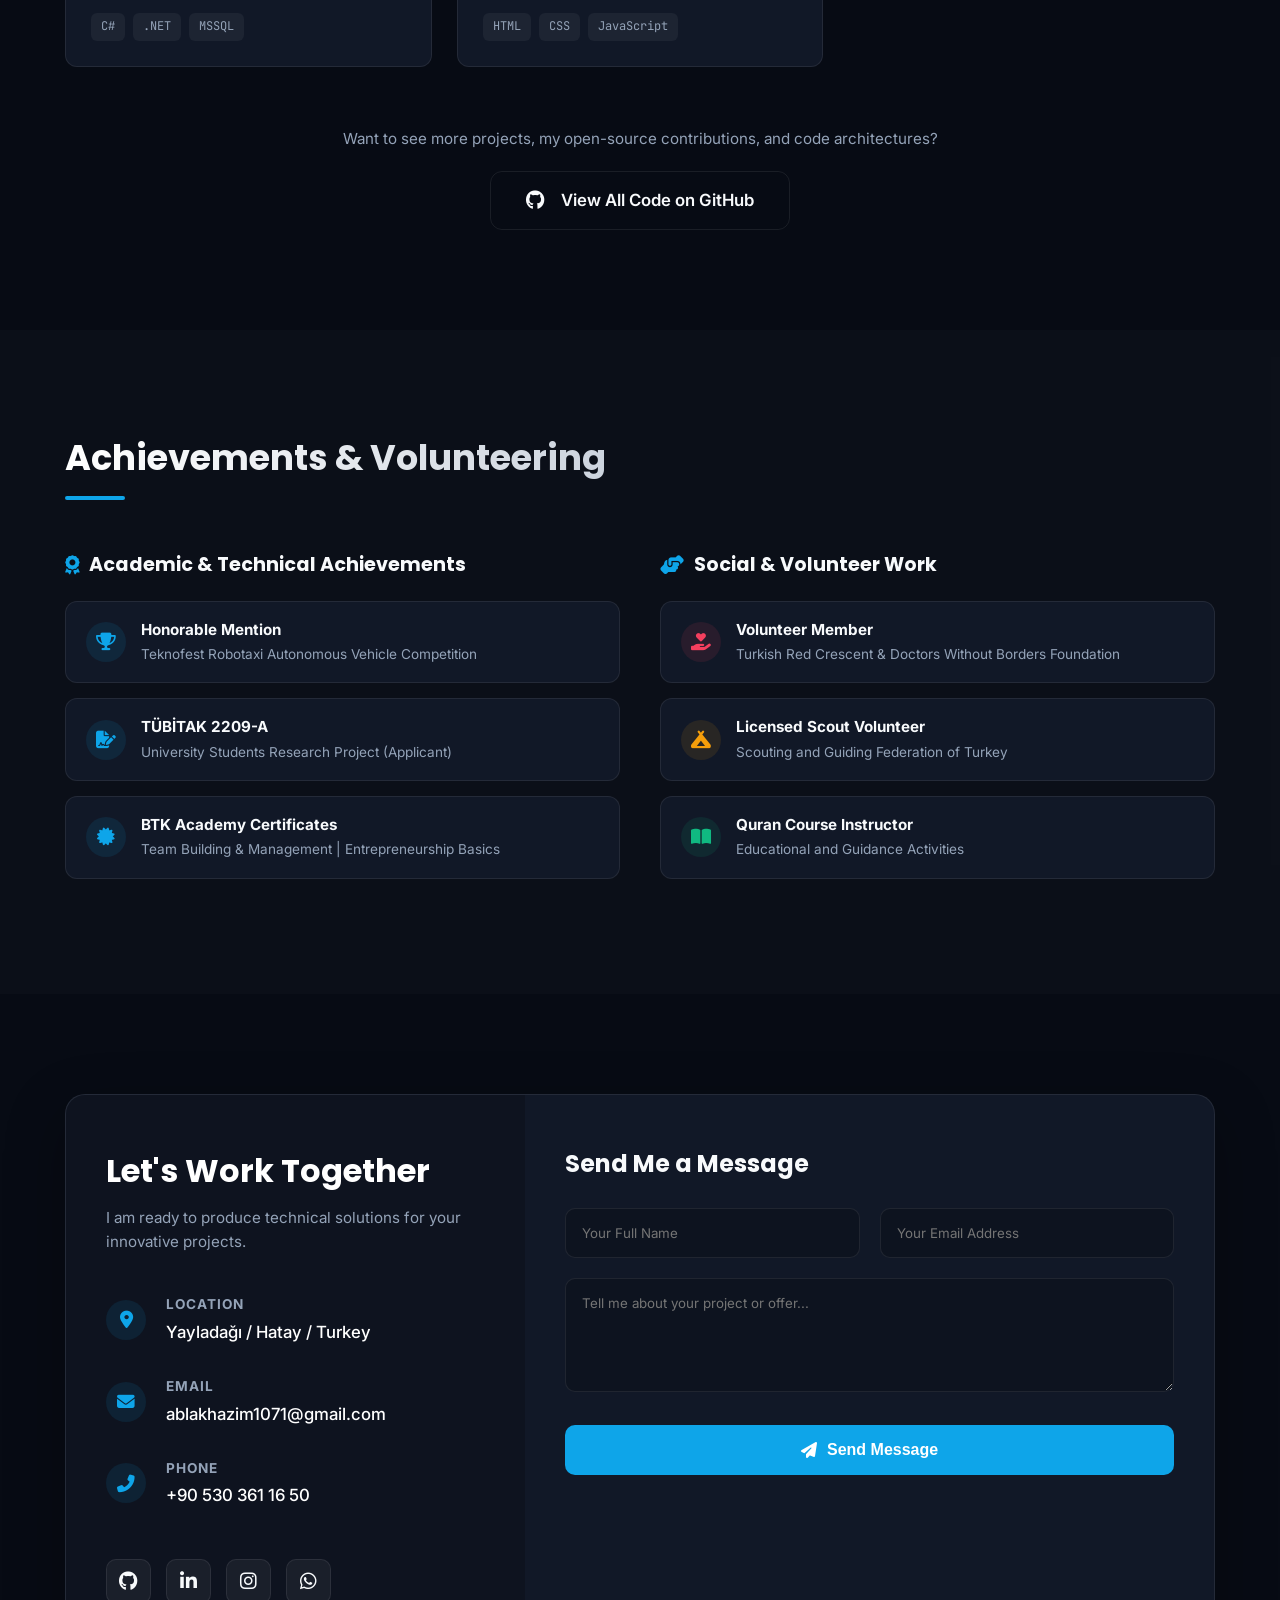
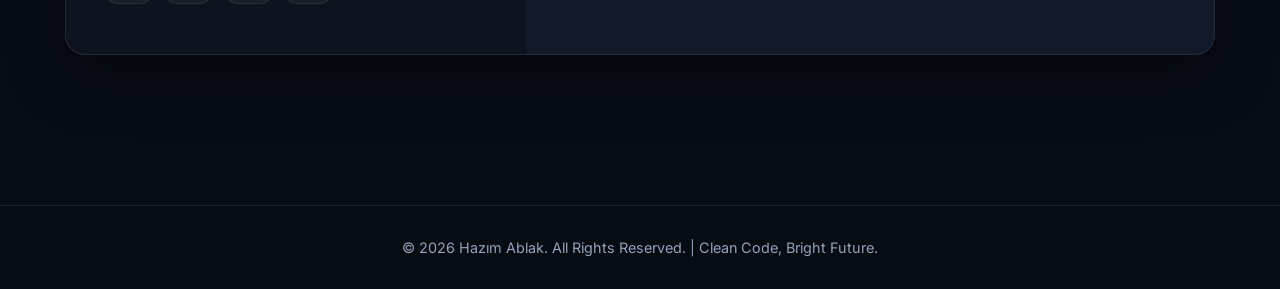
==== commit 6e3fcdf4: "feat: profil fotografi eklendi ve html guncellendi" ====
--- a/en.html
+++ b/en.html
@@ -293,7 +293,7 @@
             <div class="hero-visual reveal">
                 <div class="deco-box"></div>
                 <div class="img-box">
-                    <img src="kisisel.jpeg" alt="Hazım Ablak">
+                    <img src="profil.png" alt="Hazım Ablak">
                 </div>
             </div>
         </div>
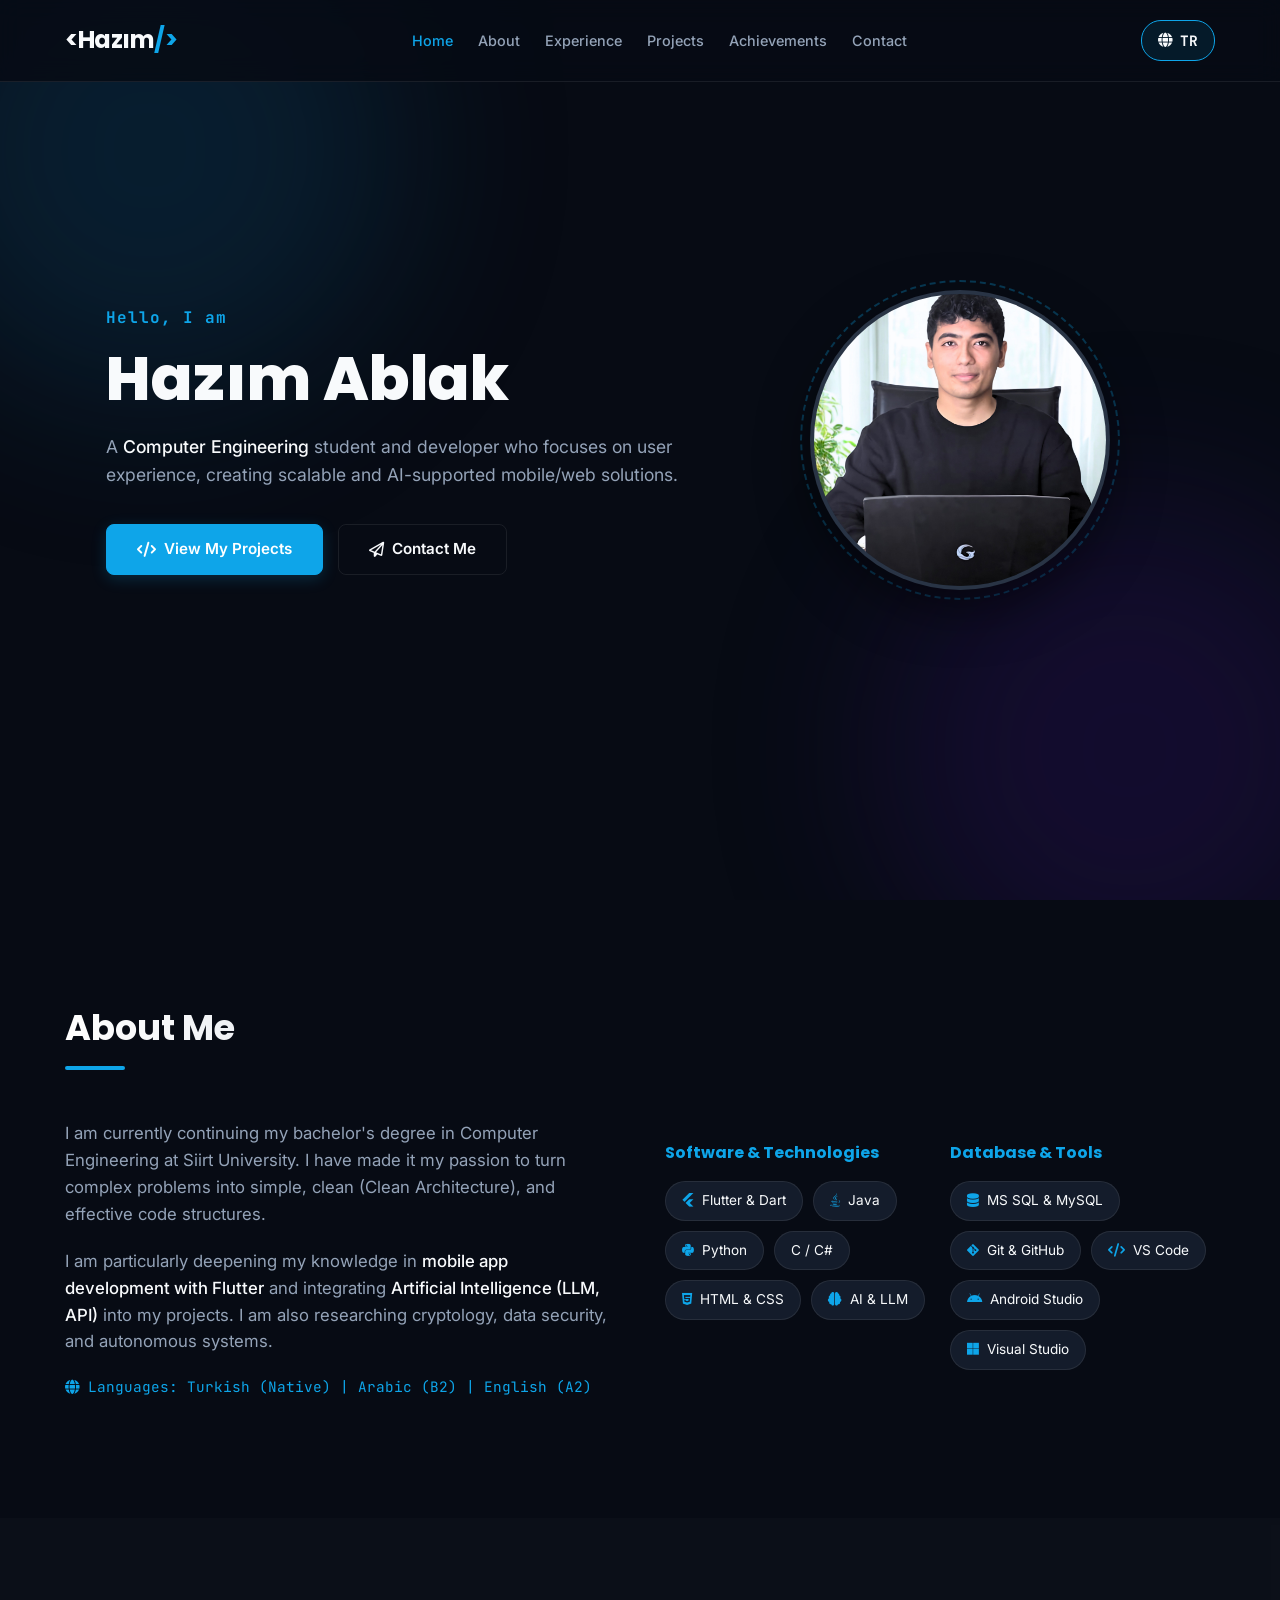
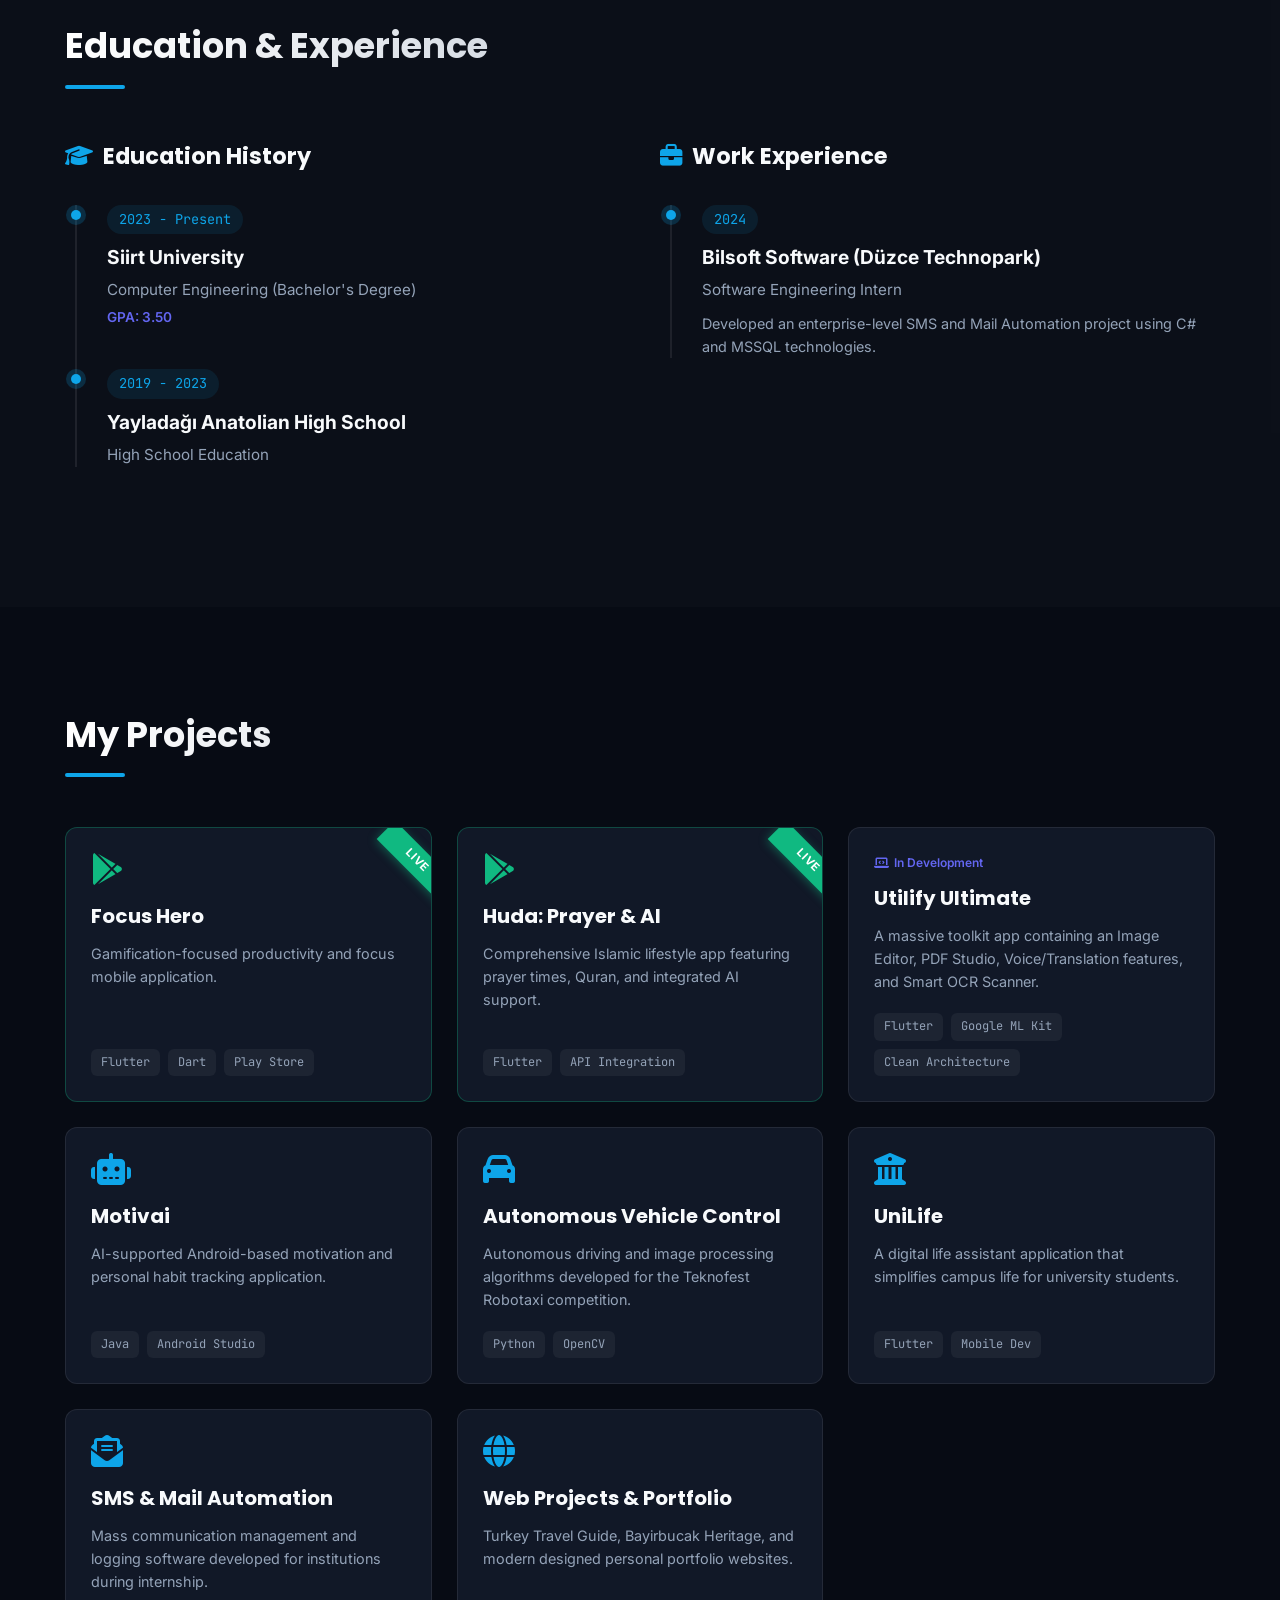
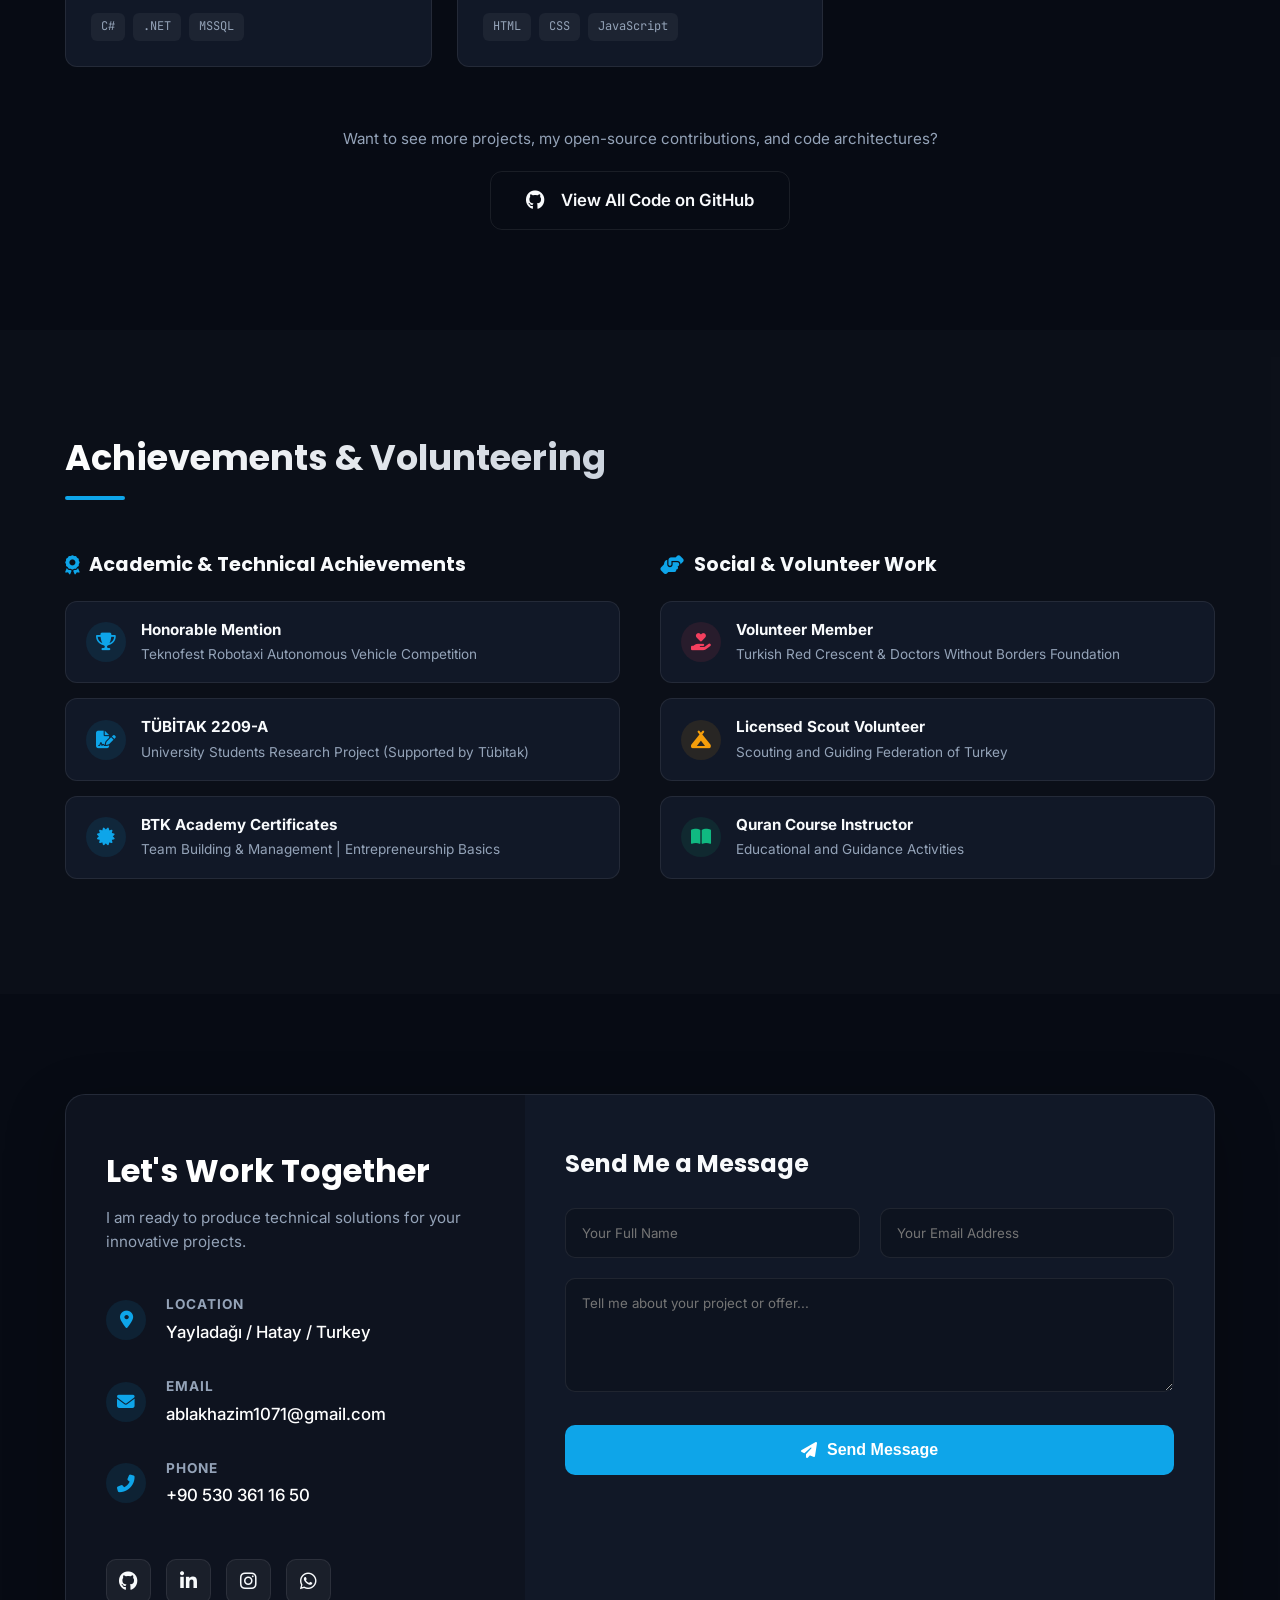
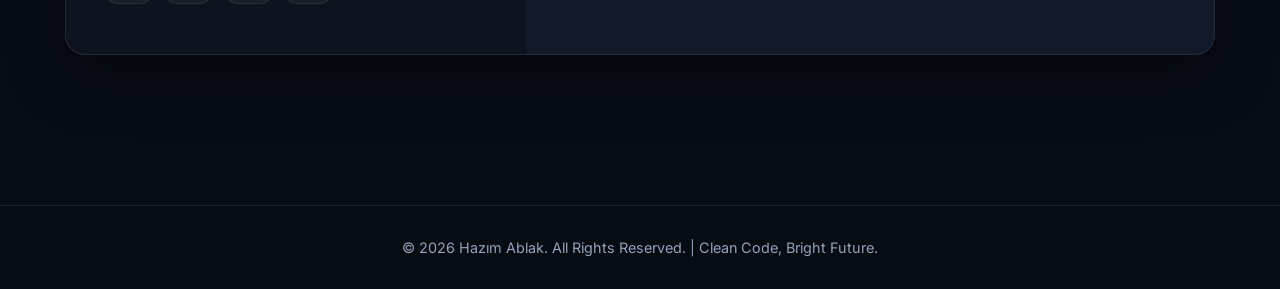
==== commit fa1b5070: "fix: update project description for TÜBİTAK support" ====
--- a/en.html
+++ b/en.html
@@ -3,7 +3,7 @@
 <head>
     <meta charset="UTF-8">
     <meta name="viewport" content="width=device-width, initial-scale=1.0">
-    <meta name="google-site-verification" content="TgcT8mF8En4s0i3_ewFtCk1bW7a_qbwyCU64dg3kA1E" />
+    <meta name="google-site-verification" content="Lza9CXO8NprIFcyeqF6St1wtSs-trCPprCe056SlA6Y" />
     <title>Hazım Ablak | Software Developer & Architect</title>
     
     <link rel="preconnect" href="https://fonts.googleapis.com">
@@ -493,7 +493,7 @@
                             <div class="icon-circle"><i class="fas fa-file-signature"></i></div>
                             <div>
                                 <strong style="color: var(--text-white);">TÜBİTAK 2209-A</strong><br>
-                                <span style="color: var(--text-gray); font-size: 0.85rem;">University Students Research Project (Applicant)</span>
+                                <span style="color: var(--text-gray); font-size: 0.85rem;">University Students Research Project (Supported by Tübitak)</span>
                             </div>
                         </li>
                         <li>
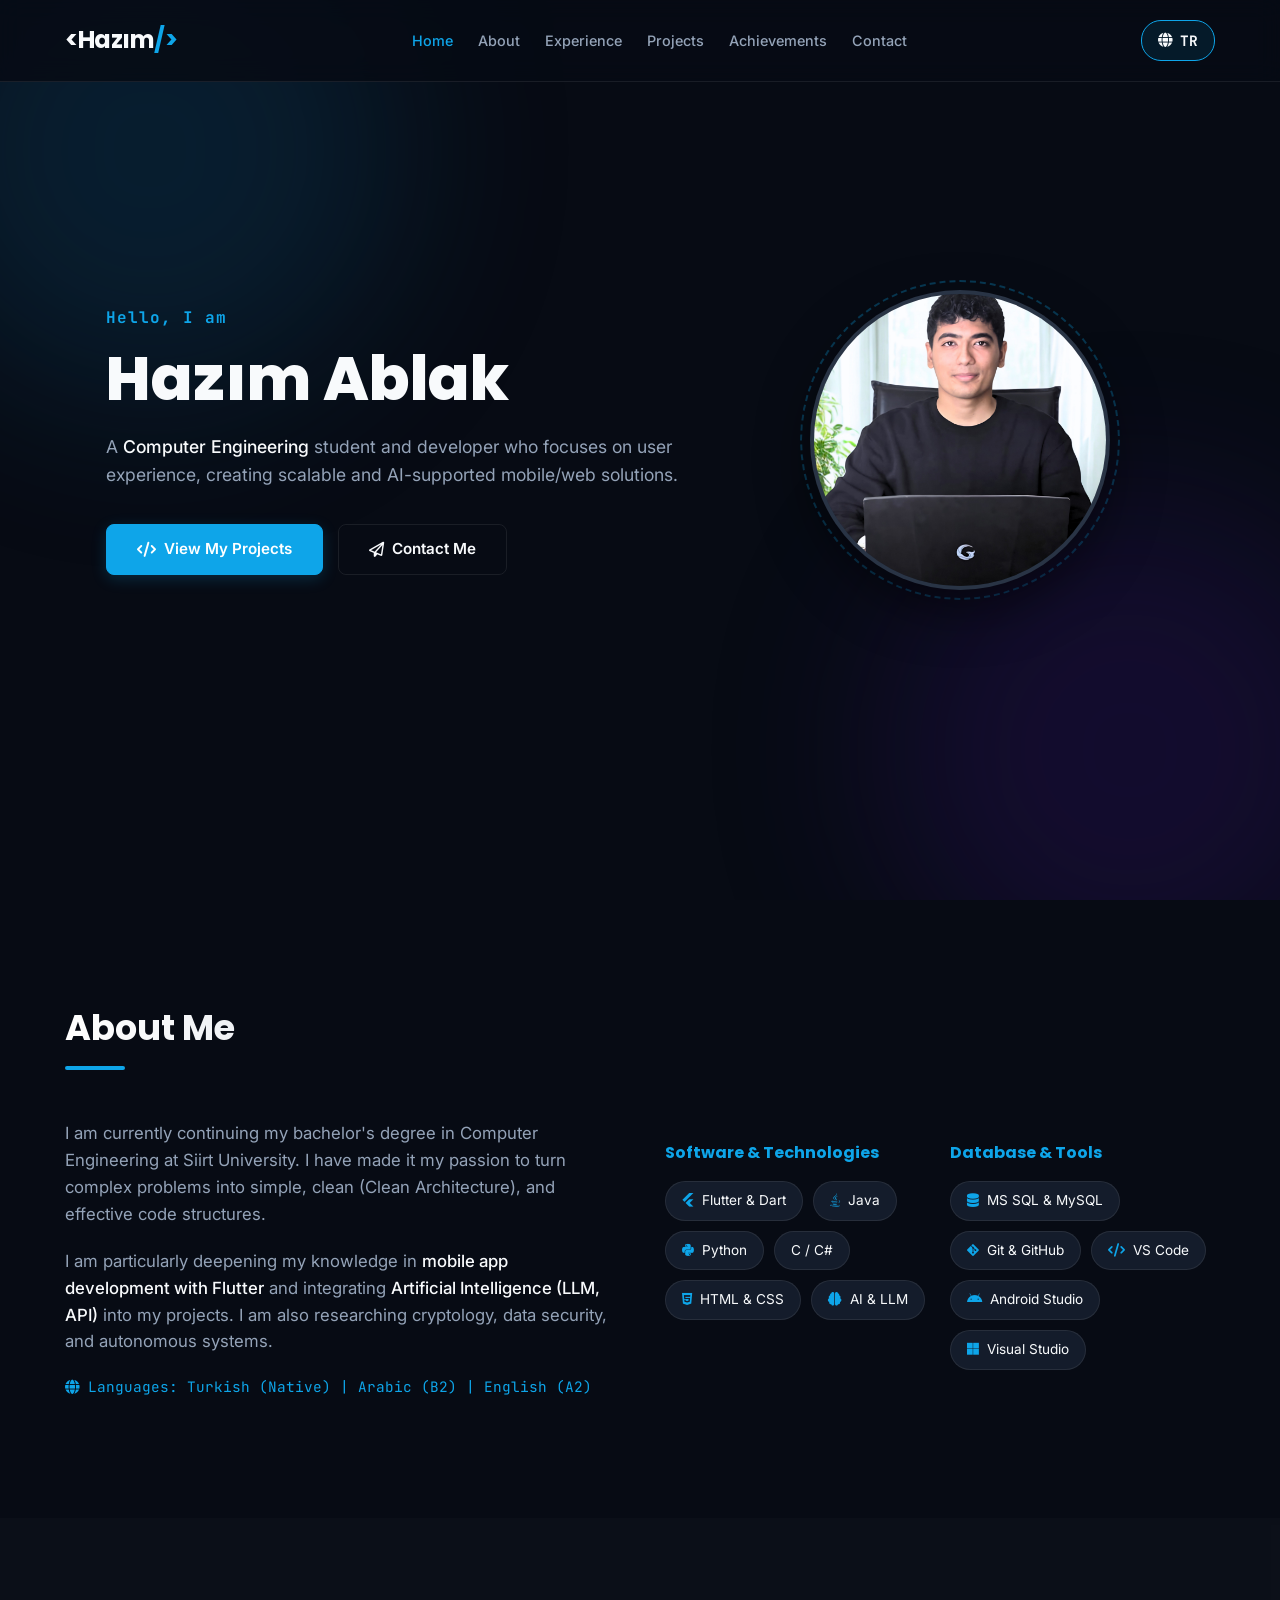
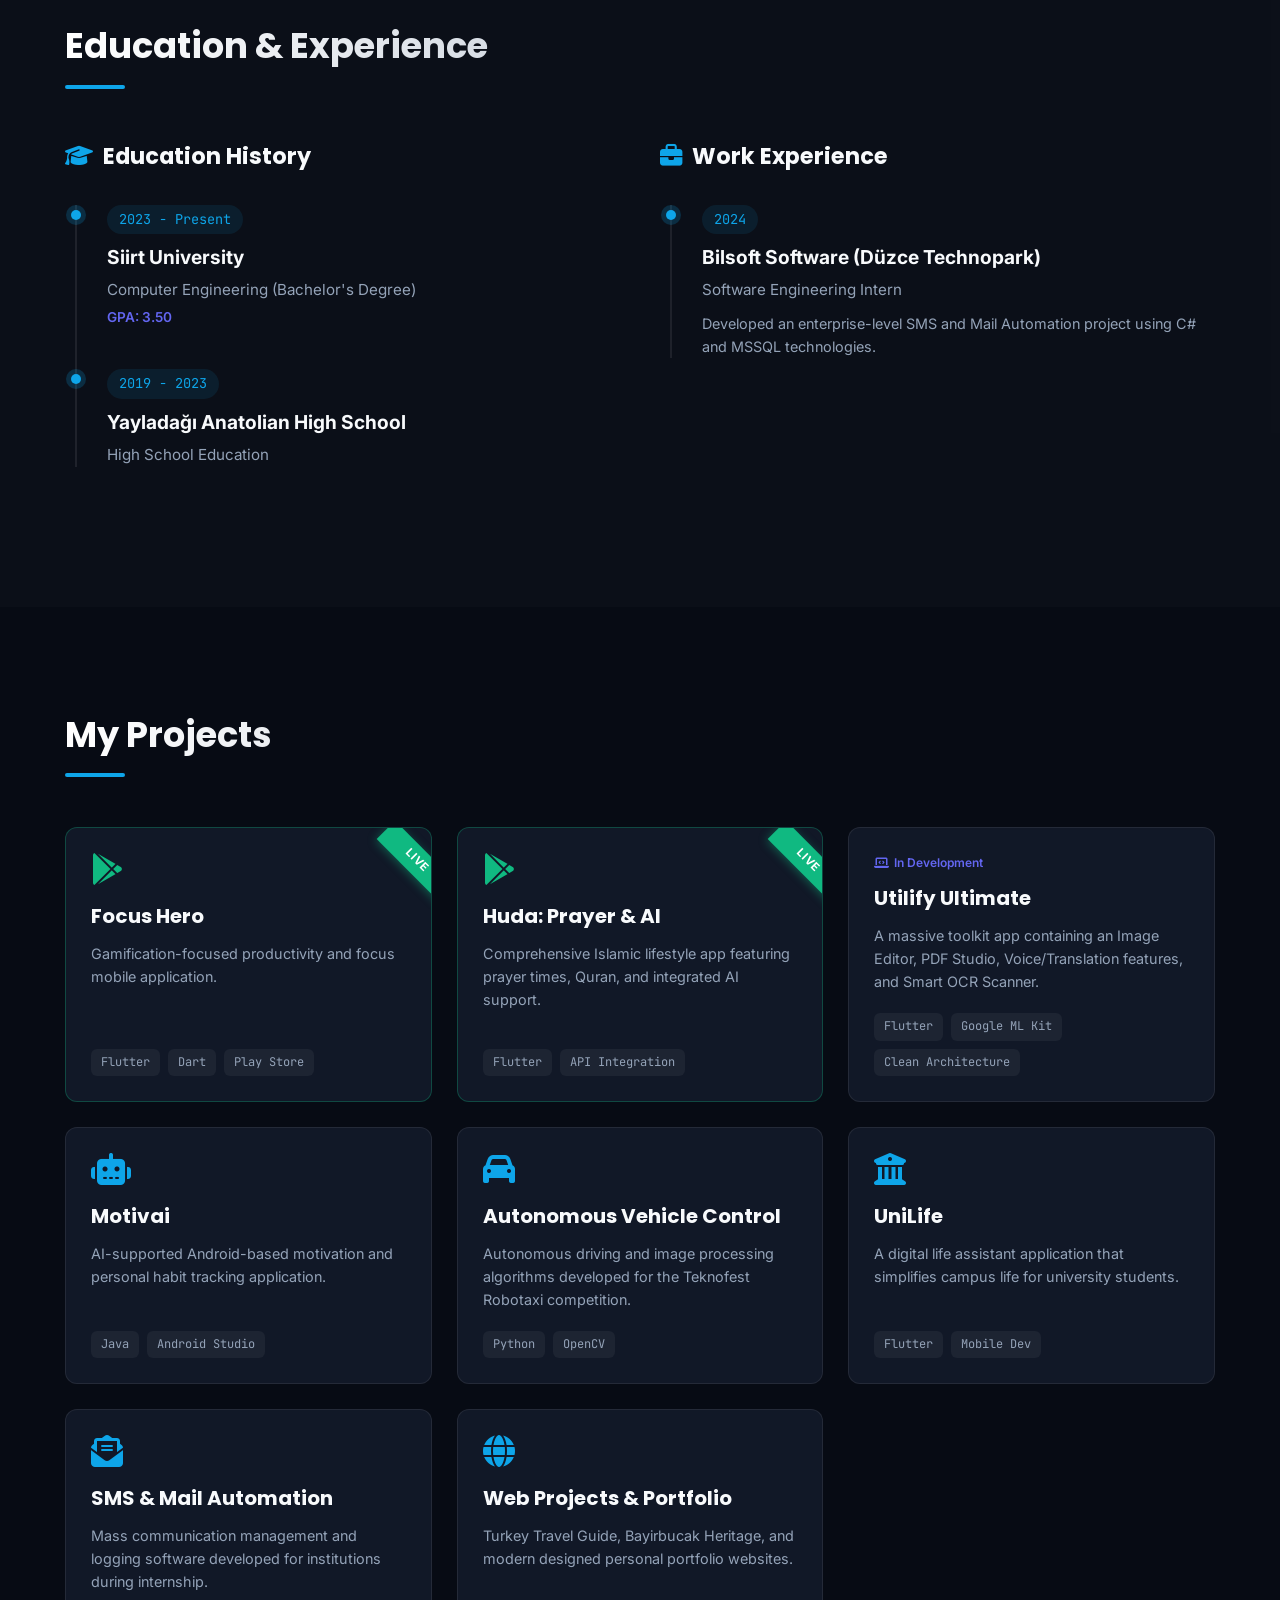
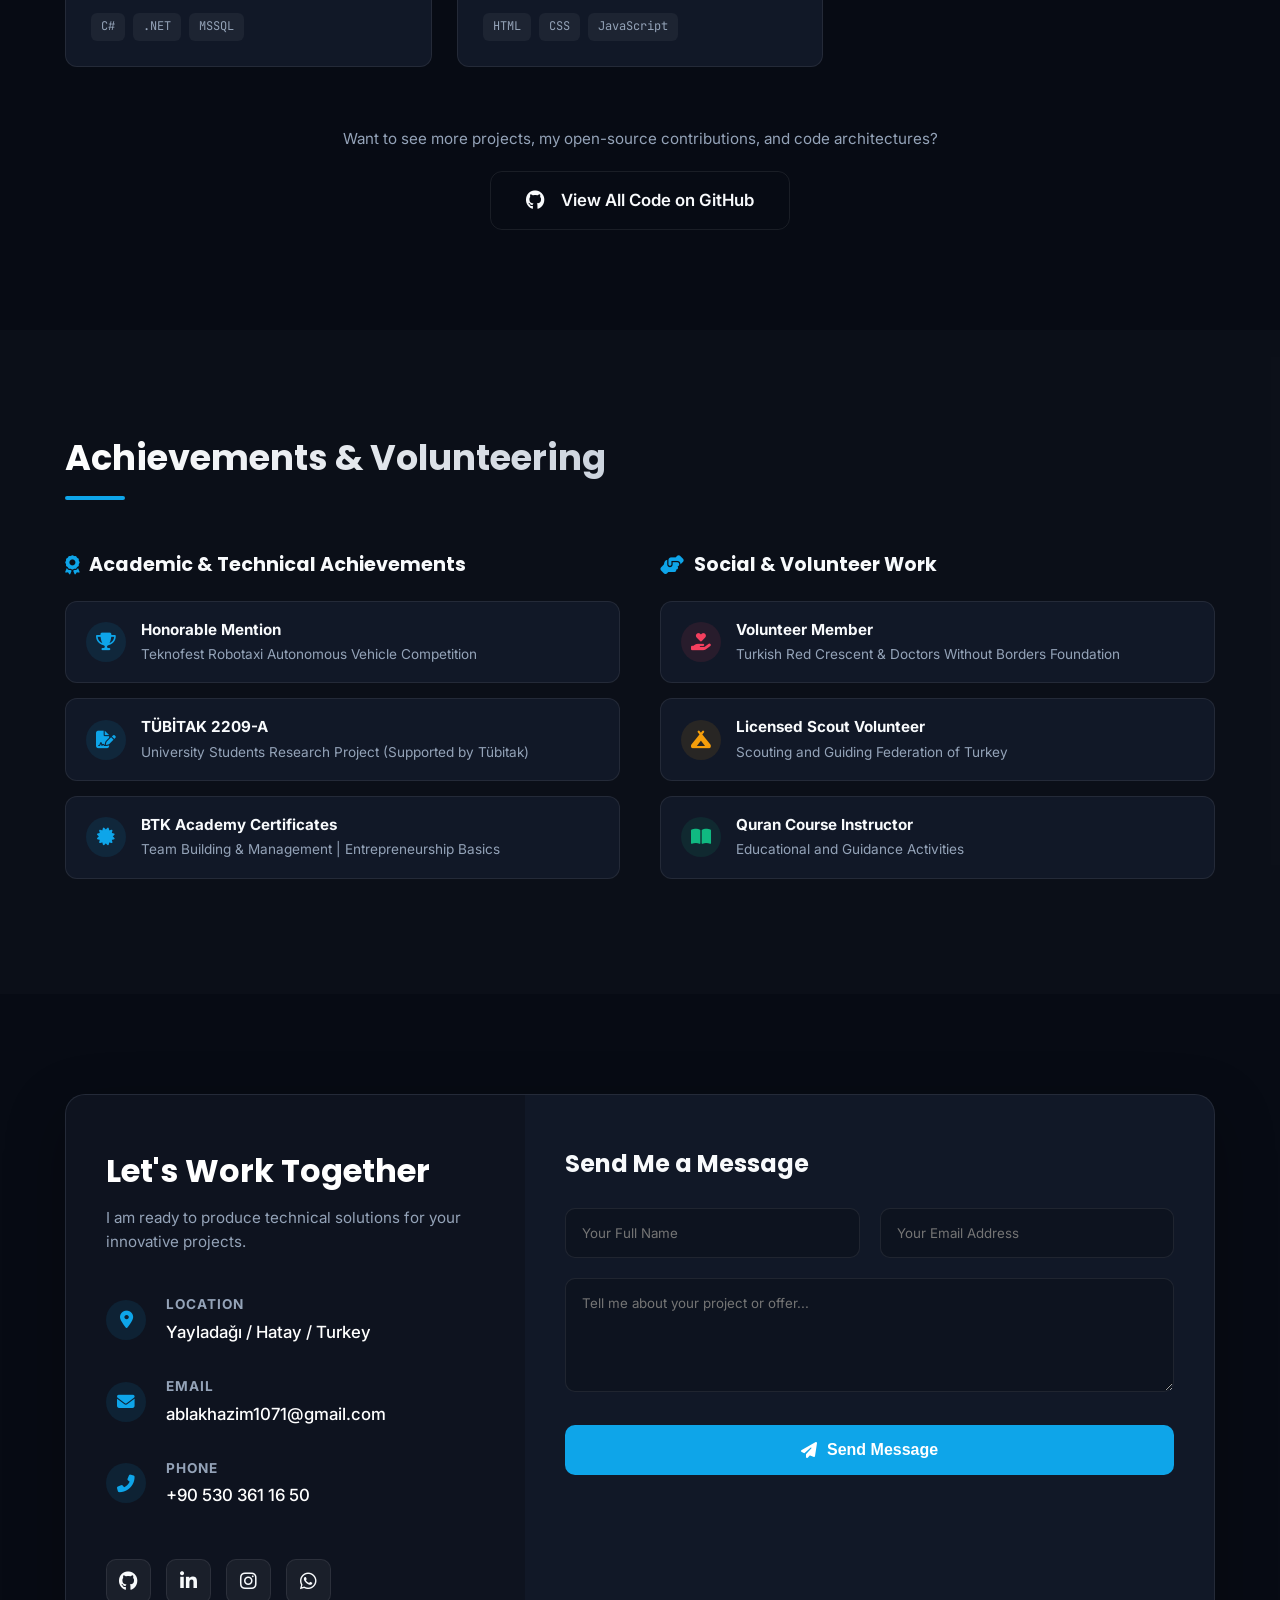
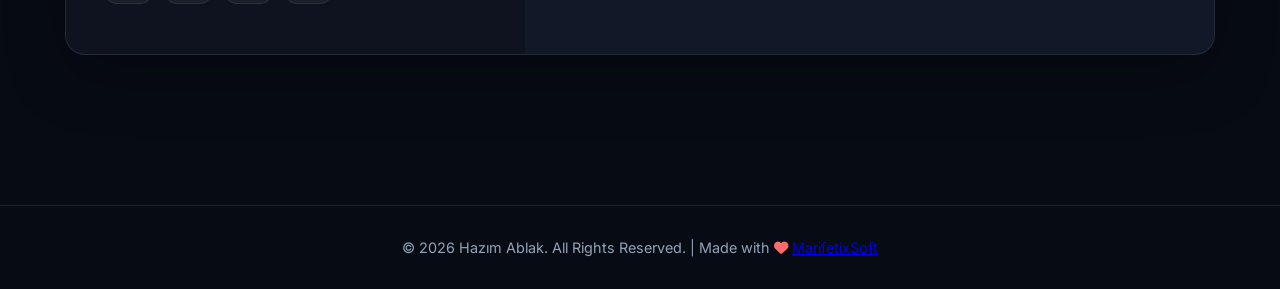
==== commit 9de5e4bb: "fix: update footer content with new attribution and styling" ====
--- a/en.html
+++ b/en.html
@@ -590,7 +590,7 @@
     </section>
 
     <footer>
-        <p>&copy; 2026 Hazım Ablak. All Rights Reserved. | Clean Code, Bright Future.</p>
+        <p>&copy; 2026 Hazım Ablak. All Rights Reserved. | Made with <i class="fas fa-heart" style="color: #ff6b6b;"></i> <a href="https://marifetix-web-git-main-hazimablaks-projects.vercel.app/" target="_blank" rel="noopener noreferrer">MarifetixSoft</a></p>
     </footer>
 
     <script>
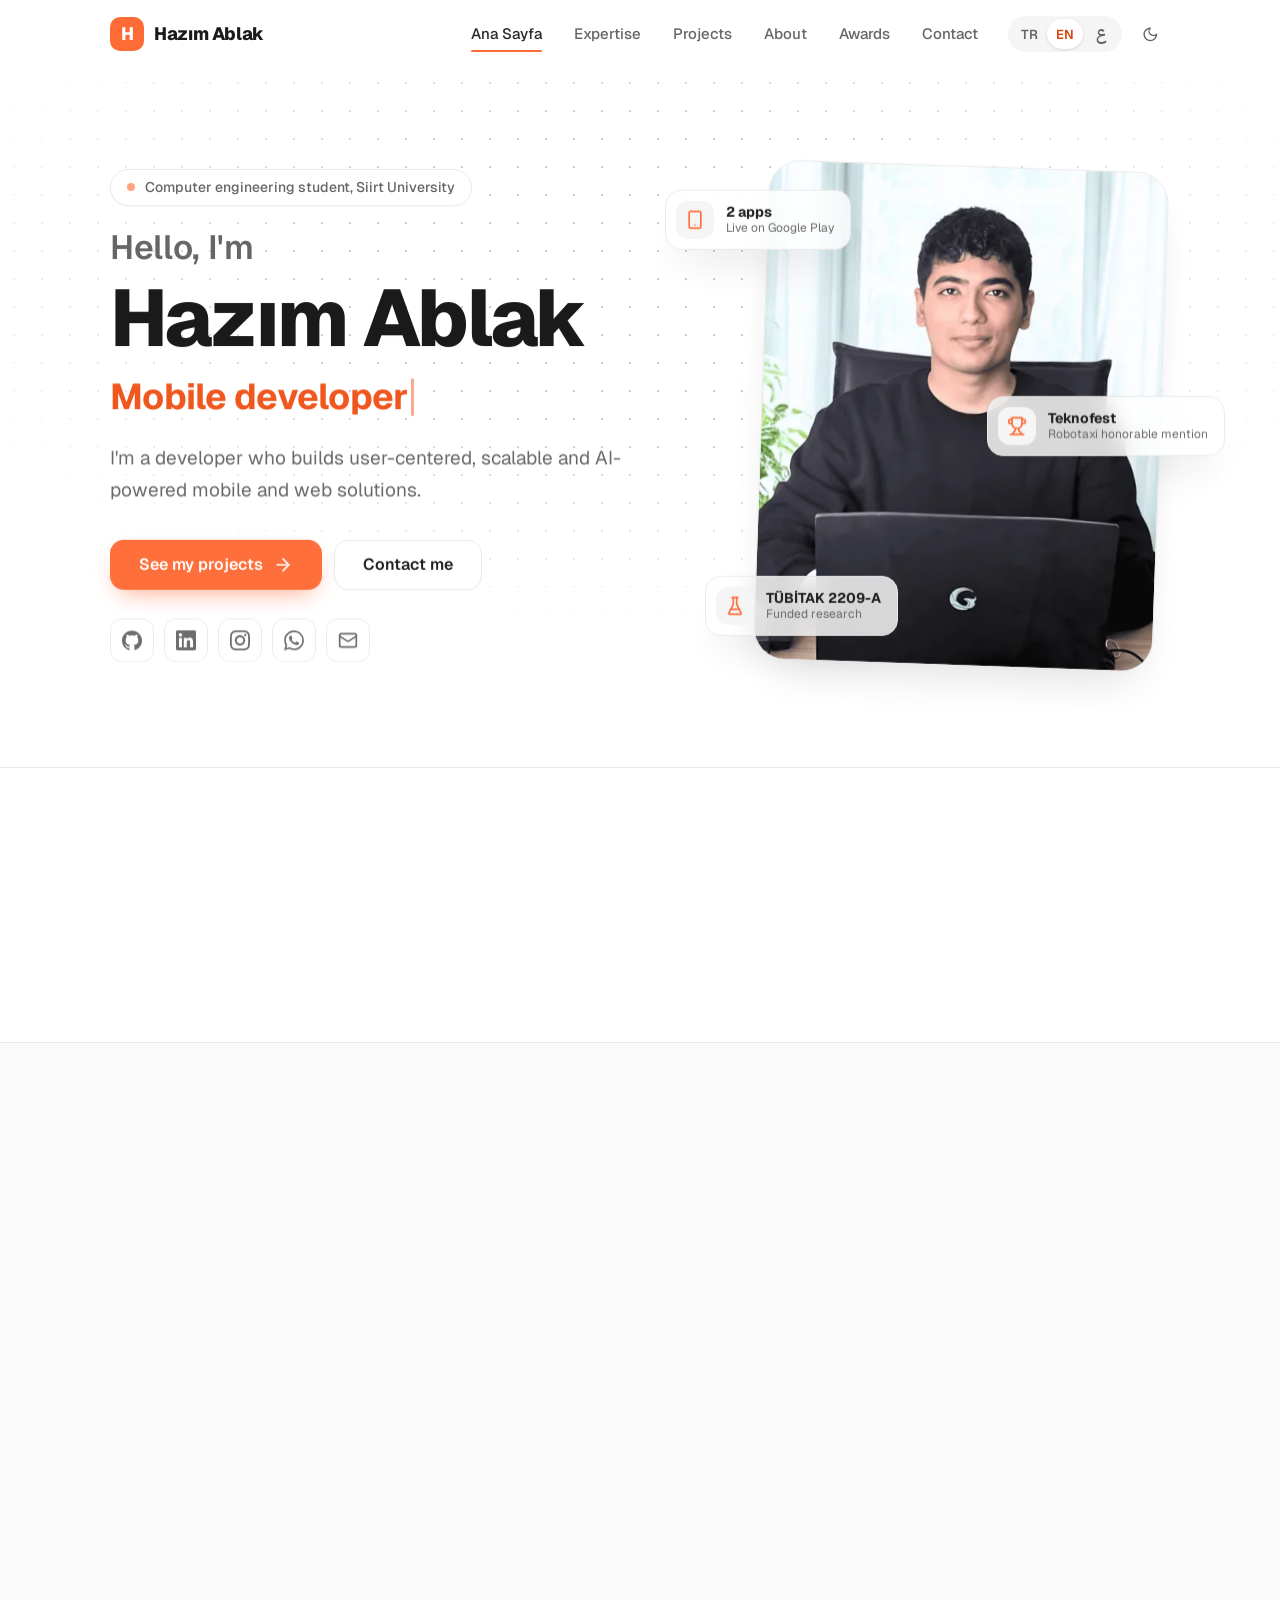
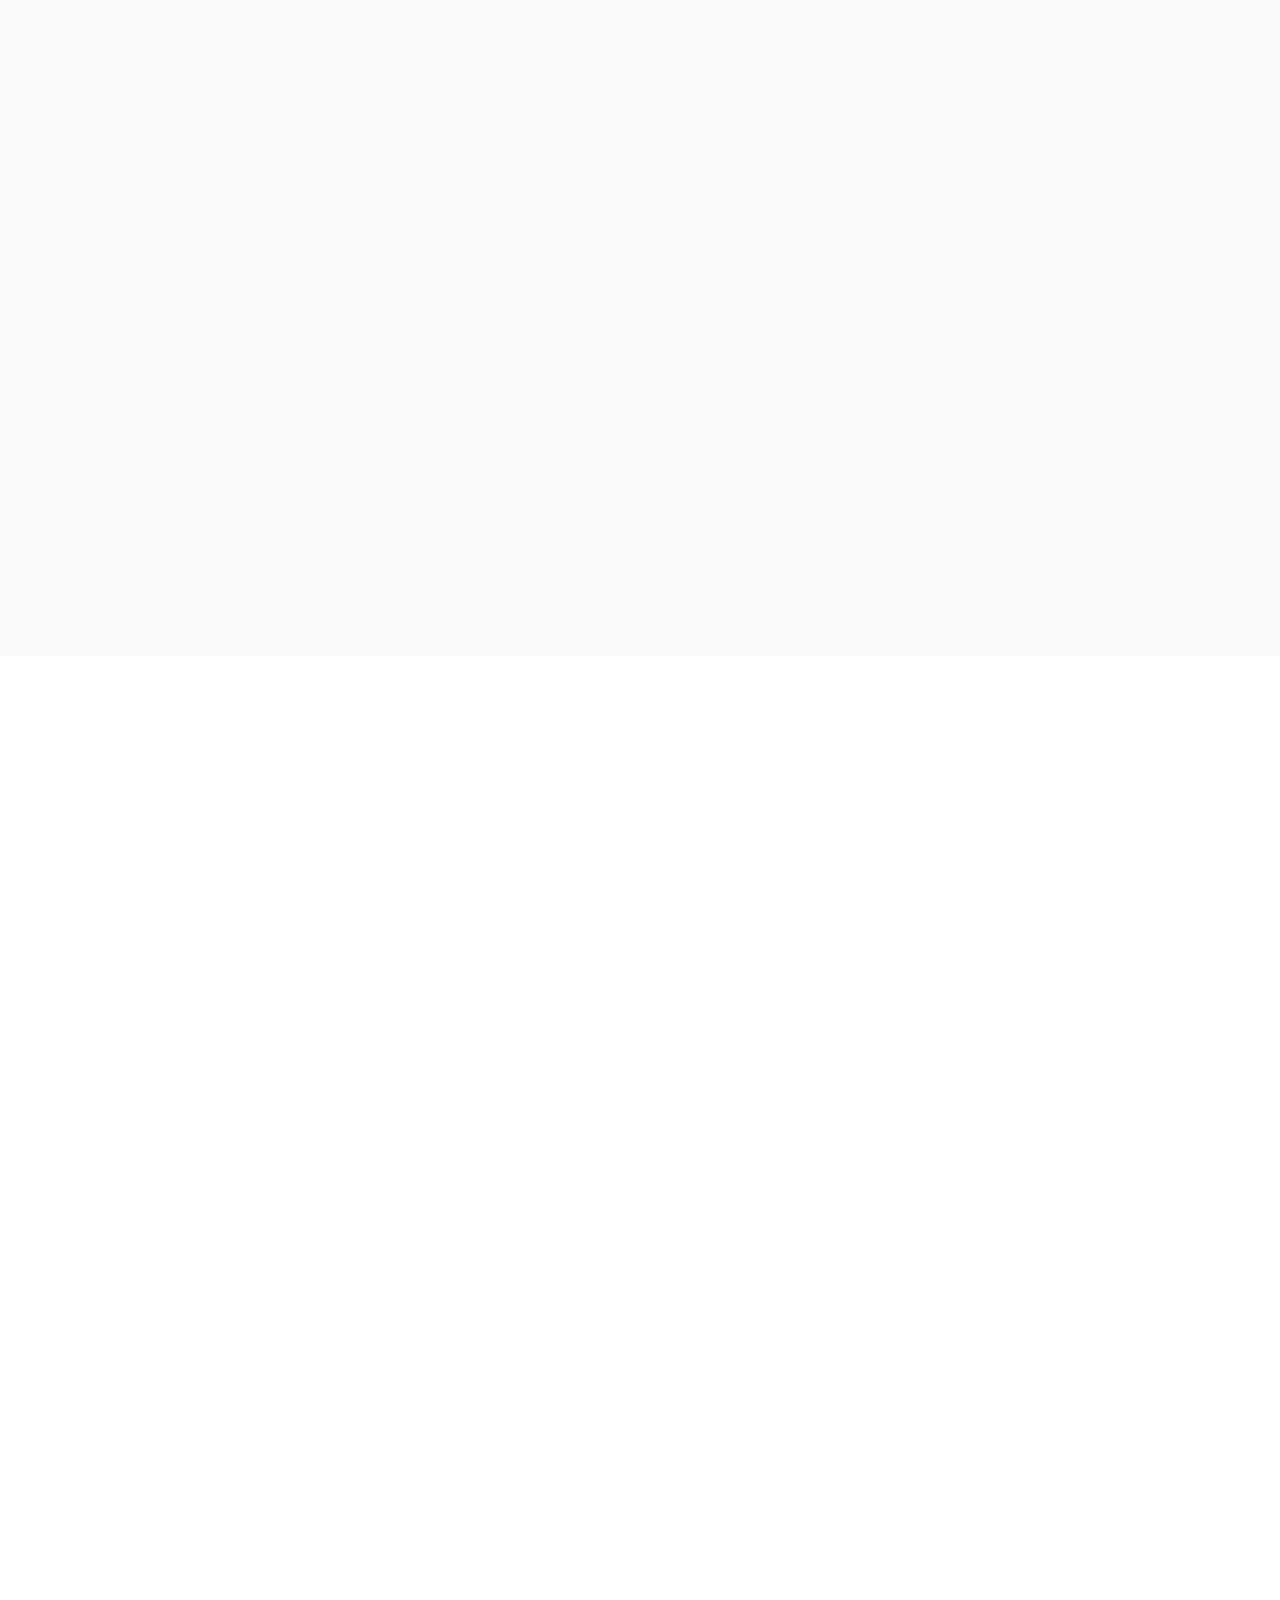
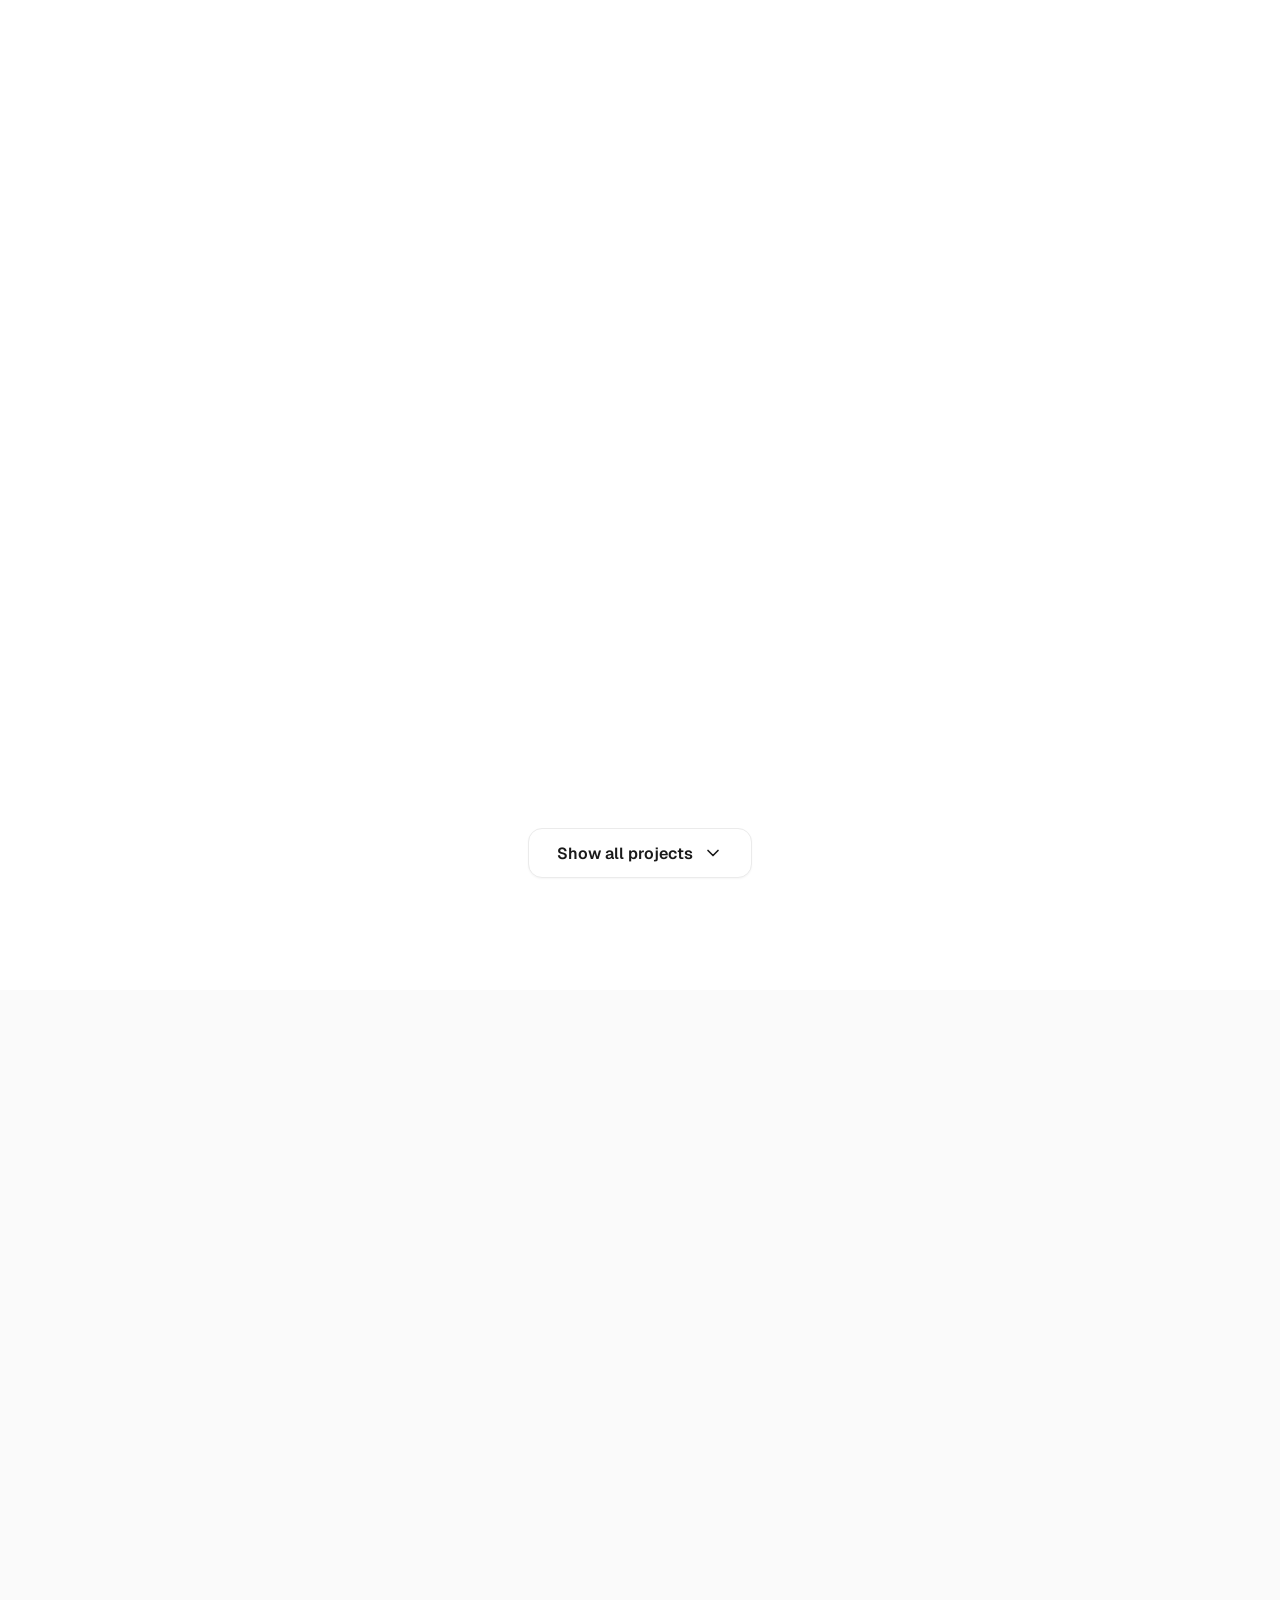
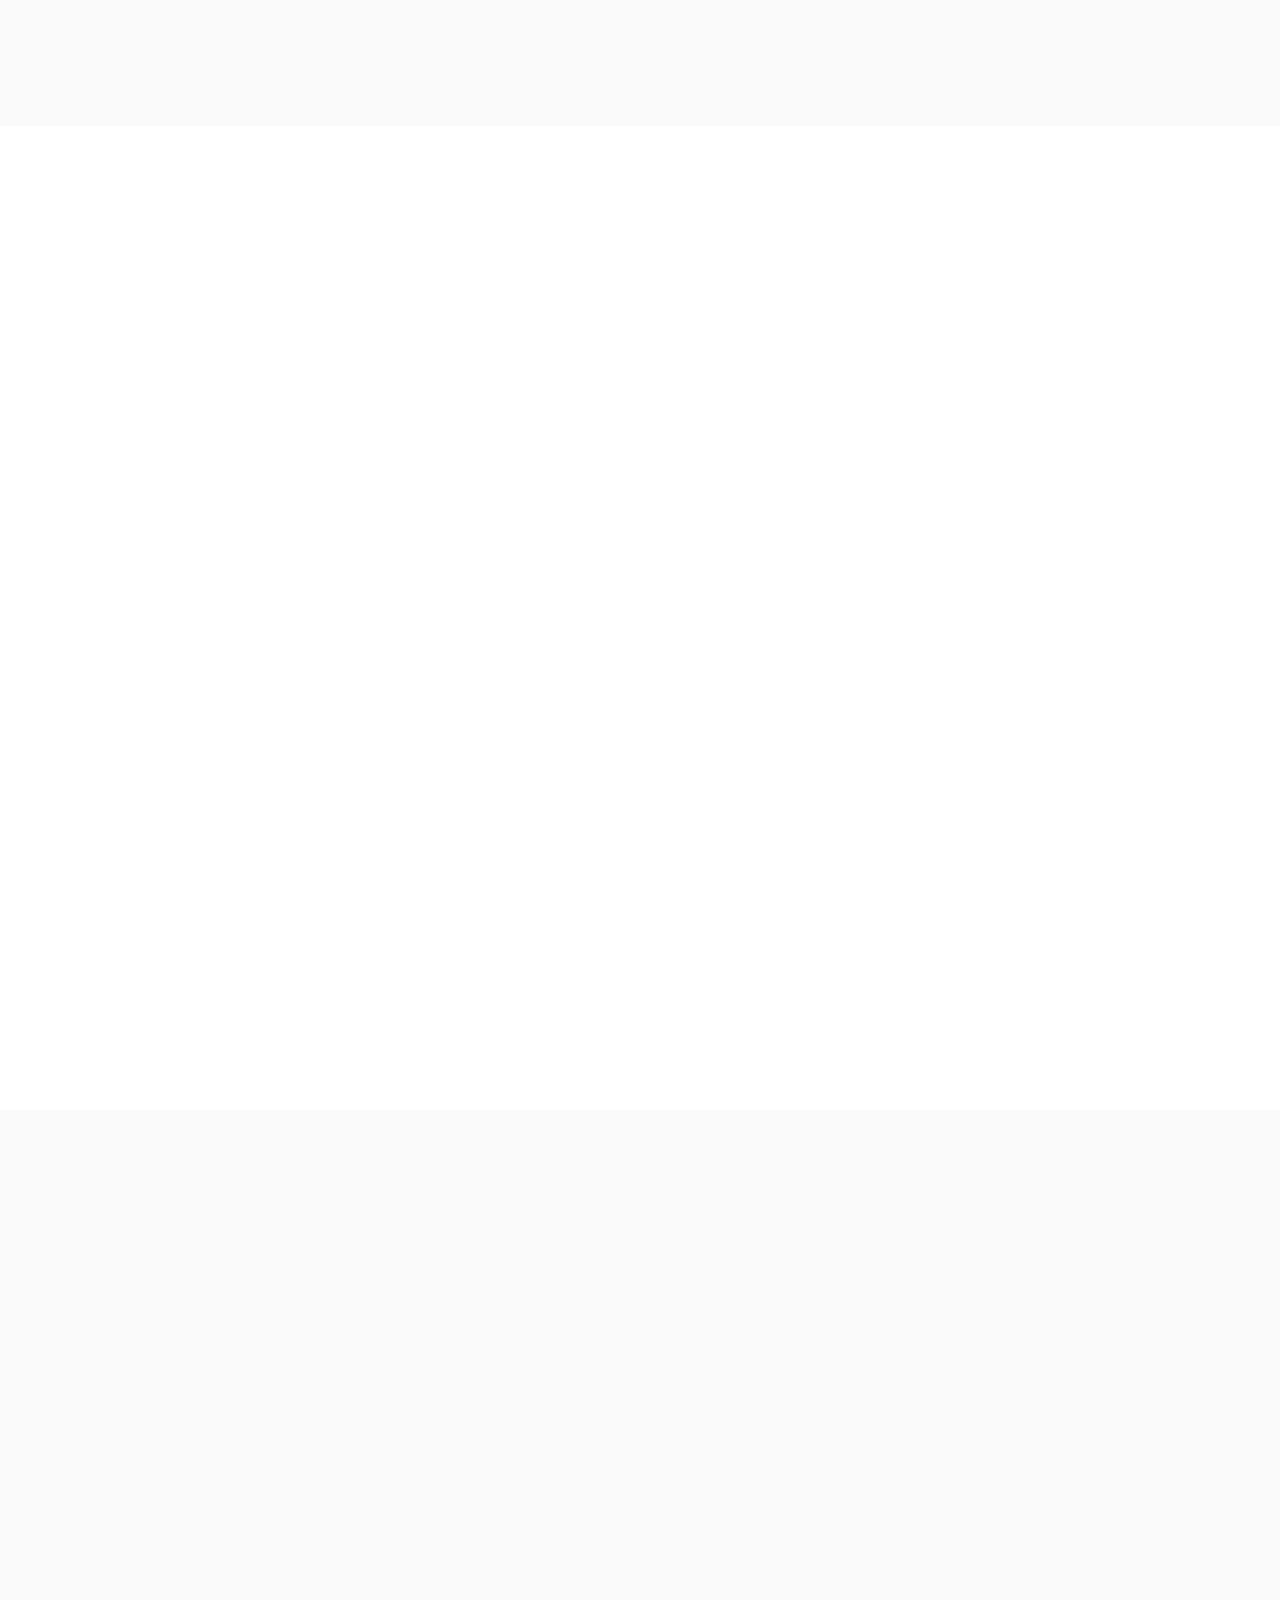
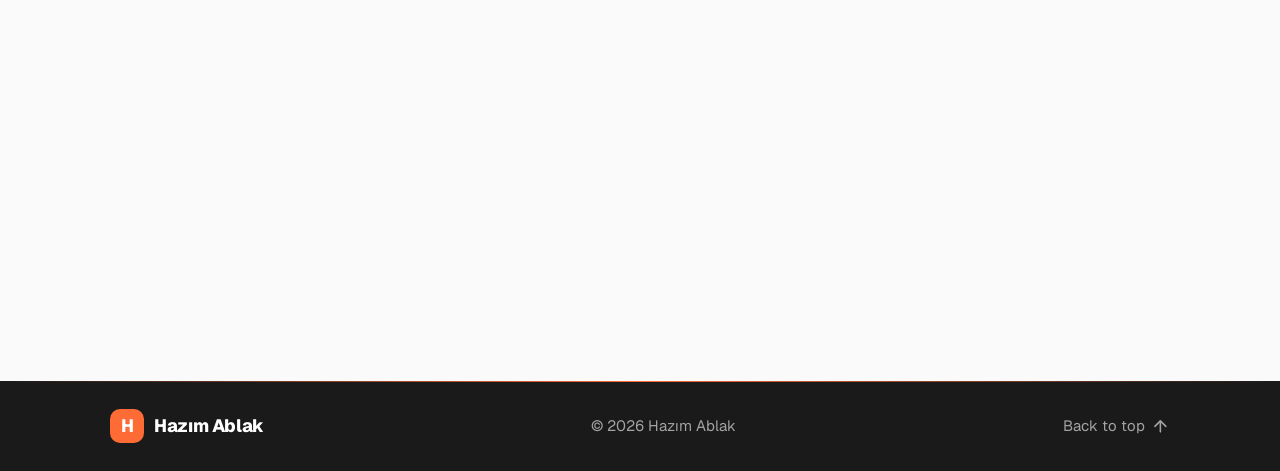
==== commit bfdf2851: "feat: portfolyo sitesi tamamen yenilendi" ====
--- a/en.html
+++ b/en.html
@@ -1,686 +1,10 @@
 <!DOCTYPE html>
 <html lang="en">
 <head>
-    <meta charset="UTF-8">
-    <meta name="viewport" content="width=device-width, initial-scale=1.0">
-    <meta name="google-site-verification" content="Lza9CXO8NprIFcyeqF6St1wtSs-trCPprCe056SlA6Y" />
-    <title>Hazım Ablak | Software Developer & Architect</title>
-    
-    <link rel="preconnect" href="https://fonts.googleapis.com">
-    <link rel="preconnect" href="https://fonts.gstatic.com" crossorigin>
-    <link href="https://fonts.googleapis.com/css2?family=Inter:wght@300;400;500;600&family=Poppins:wght@500;600;700;800&family=JetBrains+Mono:wght@400;700&display=swap" rel="stylesheet">
-    <link rel="stylesheet" href="https://cdnjs.cloudflare.com/ajax/libs/font-awesome/6.4.0/css/all.min.css">
-
-    <style>
-        /* --- MODERN YAZILIMCI TEMASI --- */
-        :root {
-            --bg-dark: #070b14;
-            --bg-panel: #111827;
-            --primary: #0ea5e9;
-            --secondary: #6366f1;
-            --success: #10b981;
-            --text-white: #f8fafc;
-            --text-gray: #94a3b8;
-            --border-color: rgba(255, 255, 255, 0.08);
-            --font-head: 'Poppins', sans-serif;
-            --font-body: 'Inter', sans-serif;
-            --font-code: 'JetBrains Mono', monospace;
-            --transition: all 0.3s ease-in-out;
-        }
-
-        * { margin: 0; padding: 0; box-sizing: border-box; scroll-behavior: smooth; }
-
-        body {
-            background-color: var(--bg-dark);
-            color: var(--text-white);
-            font-family: var(--font-body);
-            overflow-x: hidden;
-            line-height: 1.6;
-            font-size: 16px;
-        }
-
-        /* --- ARKA PLAN EFEKTLERİ --- */
-        .blob-wrapper {
-            position: fixed; top: 0; left: 0; width: 100%; height: 100vh; z-index: -1; pointer-events: none; overflow: hidden;
-        }
-        .blob {
-            position: absolute; border-radius: 50%; filter: blur(90px); opacity: 0.30;
-            animation: float 15s infinite alternate ease-in-out;
-        }
-        .blob-1 { top: -100px; left: -100px; width: 500px; height: 500px; background: #0c4a6e; }
-        .blob-2 { bottom: -100px; right: -100px; width: 500px; height: 500px; background: #31136b; animation-delay: -5s; }
-        
-        @keyframes float {
-            0% { transform: translate(0, 0) scale(1); }
-            100% { transform: translate(40px, 60px) scale(1.1); }
-        }
-
-        /* --- SCROLL REVEAL --- */
-        .reveal { opacity: 0; transform: translateY(30px); transition: all 0.8s cubic-bezier(0.5, 0, 0, 1); }
-        .reveal.active { opacity: 1; transform: translateY(0); }
-
-        /* --- MENÜ (NAVBAR) --- */
-        nav {
-            position: fixed; top: 0; width: 100%; padding: 20px 0;
-            background: rgba(7, 11, 20, 0.85); 
-            -webkit-backdrop-filter: blur(12px); 
-            backdrop-filter: blur(12px);         
-            z-index: 1000; border-bottom: 1px solid var(--border-color);
-            transition: var(--transition);
-        }
-        .nav-container {
-            max-width: 1200px; margin: 0 auto; padding: 0 25px;
-            display: flex; justify-content: space-between; align-items: center;
-        }
-        .logo {
-            font-family: var(--font-head); font-size: 1.5rem; font-weight: 700;
-            color: var(--text-white); text-decoration: none; letter-spacing: -0.5px;
-        }
-        .logo span { color: var(--primary); }
-        
-        .nav-links { display: flex; gap: 25px; list-style: none; }
-        .nav-links a {
-            text-decoration: none; color: var(--text-gray); font-size: 0.9rem; font-weight: 500; transition: var(--transition);
-        }
-        .nav-links a:hover, .nav-links a.active { color: var(--primary); }
-
-        /* --- BÖLÜMLER --- */
-        section { padding: 100px 0; position: relative; }
-        .container { max-width: 1200px; margin: 0 auto; padding: 0 25px; }
-
-        .section-header { margin-bottom: 50px; }
-        .section-header h2 {
-            font-family: var(--font-head); font-size: 2.2rem; margin-bottom: 10px;
-            background: linear-gradient(to right, #fff, #94a3b8);
-            -webkit-background-clip: text; -webkit-text-fill-color: transparent;
-        }
-        .section-header .line { width: 60px; height: 4px; background: var(--primary); border-radius: 2px; }
-
-        /* --- HERO (ANASAYFA) --- */
-        .hero { min-height: 100vh; display: flex; align-items: center; padding-top: 80px; }
-        .hero-content { display: grid; grid-template-columns: 1.4fr 1fr; gap: 40px; align-items: center; }
-        .hero-text h2 { font-family: var(--font-code); font-size: 1rem; color: var(--primary); margin-bottom: 15px; letter-spacing: 1px; }
-        .hero-text h1 { font-family: var(--font-head); font-size: 3.8rem; line-height: 1.1; font-weight: 800; margin-bottom: 20px; }
-        .hero-text p { color: var(--text-gray); font-size: 1.1rem; max-width: 600px; margin-bottom: 35px; }
-        
-        .hero-btns { display: flex; gap: 15px; }
-        .btn { padding: 12px 30px; border-radius: 8px; font-weight: 600; text-decoration: none; transition: var(--transition); display: inline-flex; align-items: center; gap: 8px; font-size: 0.95rem; }
-        .btn-primary { background: var(--primary); color: #fff; border: 1px solid var(--primary); box-shadow: 0 4px 15px rgba(14, 165, 233, 0.2); }
-        .btn-primary:hover { transform: translateY(-3px); box-shadow: 0 10px 30px rgba(14, 165, 233, 0.4); }
-        .btn-outline { background: transparent; color: var(--text-white); border: 1px solid var(--border-color); }
-        .btn-outline:hover { border-color: var(--text-white); background: rgba(255,255,255,0.05); transform: translateY(-3px); }
-
-        /* HERO IMAGE */
-        .hero-visual { display: flex; justify-content: center; position: relative; }
-        .img-box {
-            width: 300px; height: 300px; border-radius: 50%; overflow: hidden; position: relative; z-index: 2;
-            border: 4px solid rgba(255,255,255,0.05); box-shadow: 0 20px 50px rgba(0,0,0,0.5);
-            background: #1e293b; transition: var(--transition);
-        }
-        .img-box:hover { transform: scale(1.02); border-color: var(--primary); }
-        .img-box img { width: 100%; height: 100%; object-fit: cover; }
-        .deco-box {
-            position: absolute; width: 320px; height: 320px; border: 2px dashed var(--primary); border-radius: 50%;
-            top: -10px; left: 50%; transform: translateX(-50%); z-index: 1; opacity: 0.3;
-            animation: spin 20s linear infinite;
-        }
-        @keyframes spin { 100% { transform: translateX(-50%) rotate(360deg); } }
-
-        /* --- HAKKIMDA & YETENEKLER --- */
-        .about-content { display: grid; grid-template-columns: 1fr 1fr; gap: 50px; }
-        .about-text p { margin-bottom: 20px; color: var(--text-gray); font-size: 1.05rem; }
-        .about-text .highlight { color: var(--text-white); font-weight: 500; }
-        
-        .skills-grid { display: grid; grid-template-columns: 1fr 1fr; gap: 20px; margin-top: 20px; }
-        .skill-category h4 { font-family: var(--font-head); margin-bottom: 15px; color: var(--primary); font-size: 1rem; }
-        .skill-tags { display: flex; flex-wrap: wrap; gap: 10px; }
-        .skill-pill {
-            background: rgba(30, 41, 59, 0.6); border: 1px solid var(--border-color);
-            padding: 8px 16px; border-radius: 20px; font-size: 0.85rem; color: var(--text-white);
-            display: flex; align-items: center; gap: 8px; transition: var(--transition);
-        }
-        .skill-pill i { color: var(--primary); }
-        .skill-pill:hover { border-color: var(--primary); background: rgba(14, 165, 233, 0.15); transform: translateY(-2px); }
-
-        /* --- DENEYİM & EĞİTİM --- */
-        .timeline-wrapper { display: grid; grid-template-columns: 1fr 1fr; gap: 40px; }
-        .timeline-title { font-family: var(--font-head); font-size: 1.4rem; margin-bottom: 30px; display: flex; align-items: center; gap: 10px; }
-        .timeline-title i { color: var(--primary); }
-        .timeline { border-left: 2px solid var(--border-color); padding-left: 30px; margin-left: 10px; }
-        .timeline-item { margin-bottom: 40px; position: relative; }
-        .timeline-item::before {
-            content: ''; position: absolute; left: -36px; top: 5px; width: 10px; height: 10px;
-            background: var(--primary); border-radius: 50%; box-shadow: 0 0 0 5px rgba(14, 165, 233, 0.2);
-        }
-        .timeline-date { font-family: var(--font-code); font-size: 0.85rem; color: var(--primary); margin-bottom: 8px; display: inline-block; background: rgba(14, 165, 233, 0.1); padding: 4px 12px; border-radius: 20px; }
-        .timeline-item h3 { font-size: 1.2rem; margin-bottom: 5px; color: var(--text-white); }
-        .timeline-item h4 { font-size: 0.95rem; color: var(--text-gray); font-weight: 400; }
-        .timeline-item .gpa { margin-top: 5px; font-size: 0.85rem; color: var(--secondary); font-weight: 600; }
-
-        /* --- PROJELER --- */
-        .project-grid { display: grid; grid-template-columns: repeat(auto-fill, minmax(320px, 1fr)); gap: 25px; }
-        .project-card {
-            background: var(--bg-panel); border: 1px solid var(--border-color);
-            border-radius: 12px; padding: 25px; transition: var(--transition);
-            display: flex; flex-direction: column; position: relative; overflow: hidden;
-            text-decoration: none; color: inherit;
-        }
-        .project-card:hover { transform: translateY(-7px); border-color: var(--primary); box-shadow: 0 10px 30px rgba(0,0,0,0.5); }
-        .project-header { display: flex; justify-content: space-between; align-items: start; margin-bottom: 15px; }
-        .folder-icon { color: var(--primary); font-size: 2rem; }
-        .project-card h3 { font-family: var(--font-head); font-size: 1.25rem; margin-bottom: 10px; color: var(--text-white); }
-        .project-card p { color: var(--text-gray); font-size: 0.9rem; margin-bottom: 20px; flex-grow: 1; }
-        .project-tags { display: flex; flex-wrap: wrap; gap: 8px; margin-top: auto; }
-        .tag { font-size: 0.75rem; font-family: var(--font-code); color: var(--text-gray); background: rgba(255,255,255,0.05); padding: 4px 10px; border-radius: 6px; }
-        
-        /* CANLI UYGULAMA ROZETİ */
-        .live-badge {
-            position: absolute; top: 20px; right: -30px; background: var(--success); color: #fff;
-            font-size: 0.7rem; font-weight: bold; padding: 4px 30px; transform: rotate(45deg);
-            box-shadow: 0 2px 10px rgba(16, 185, 129, 0.4); letter-spacing: 1px;
-        }
-        .status-badge { display: inline-flex; align-items: center; gap: 5px; font-size: 0.75rem; font-weight: 600; margin-bottom: 10px; color: var(--secondary); }
-
-        /* --- BAŞARILAR & GÖNÜLLÜLÜK --- */
-        .achievements-wrapper { display: grid; grid-template-columns: 1fr 1fr; gap: 40px; }
-        .achievements-list { list-style: none; }
-        .achievements-list li {
-            background: var(--bg-panel); padding: 16px 20px; border-radius: 12px;
-            margin-bottom: 15px; border: 1px solid var(--border-color);
-            font-size: 0.95rem; display: flex; align-items: center; gap: 15px;
-            transition: var(--transition);
-        }
-        .achievements-list li:hover { border-color: var(--primary); transform: translateX(5px); background: rgba(14, 165, 233, 0.05); }
-        .icon-circle { width: 40px; height: 40px; min-width: 40px; border-radius: 50%; background: rgba(14, 165, 233, 0.1); display: flex; align-items: center; justify-content: center; color: var(--primary); font-size: 1.1rem; }
-        .icon-circle.heart { background: rgba(244, 63, 94, 0.1); color: #f43f5e; }
-
-        /* --- İLETİŞİM --- */
-        .contact-wrapper {
-            background: var(--bg-panel); border-radius: 20px; overflow: hidden;
-            display: grid; grid-template-columns: 1fr 1.5fr;
-            border: 1px solid var(--border-color); box-shadow: 0 20px 60px rgba(0,0,0,0.3);
-        }
-        .contact-left { background: rgba(0,0,0,0.2); padding: 50px 40px; display: flex; flex-direction: column; justify-content: space-between; }
-        .info-row { display: flex; align-items: center; gap: 20px; margin-bottom: 30px; }
-        .info-row h4 { color: var(--text-gray); font-size: 0.85rem; text-transform: uppercase; letter-spacing: 1px; margin-bottom: 3px; }
-        .info-row span { font-weight: 500; font-size: 1.05rem; }
-        .social-links { display: flex; gap: 15px; margin-top: 20px; }
-        .s-link {
-            width: 45px; height: 45px; border-radius: 10px; background: rgba(255,255,255,0.05); border: 1px solid var(--border-color);
-            display: flex; align-items: center; justify-content: center; color: var(--text-white); text-decoration: none; transition: var(--transition); font-size: 1.2rem;
-        }
-        .s-link:hover { background: var(--primary); border-color: var(--primary); transform: translateY(-3px); }
-        
-        /* --- DİL BUTONU --- */
-        .lang-btn {
-            display: flex; align-items: center; gap: 8px;
-            background: rgba(14, 165, 233, 0.1); padding: 8px 16px;
-            border-radius: 20px; border: 1px solid var(--primary);
-            font-family: var(--font-code); font-size: 0.9rem; font-weight: 700;
-            color: var(--text-white); text-decoration: none; transition: var(--transition);
-        }
-        .lang-btn:hover { background: var(--primary); color: #fff; transform: translateY(-2px); box-shadow: 0 4px 12px rgba(14, 165, 233, 0.3); }
-        
-        .contact-right { padding: 50px 40px; }
-        .form-grid { display: grid; grid-template-columns: 1fr 1fr; gap: 20px; margin-bottom: 20px; }
-        .input-group input, .input-group textarea {
-            width: 100%; padding: 16px; background: rgba(0,0,0,0.2); border: 1px solid var(--border-color);
-            border-radius: 10px; color: #fff; font-family: var(--font-body); transition: var(--transition);
-        }
-        .input-group input:focus, .input-group textarea:focus { outline: none; border-color: var(--primary); background: rgba(14, 165, 233, 0.05); }
-        .submit-btn {
-            width: 100%; padding: 16px; background: var(--primary); border: none;
-            border-radius: 10px; color: #fff; font-weight: 600; font-size: 1rem; cursor: pointer; transition: var(--transition);
-            display: flex; justify-content: center; align-items: center; gap: 10px;
-        }
-        .submit-btn:hover { background: #0284c7; box-shadow: 0 10px 20px rgba(14, 165, 233, 0.3); }
-
-        footer { text-align: center; padding: 30px; border-top: 1px solid var(--border-color); color: var(--text-gray); font-size: 0.9rem; margin-top: 50px; }
-
-        @media (max-width: 992px) {
-            .hero-content, .about-content, .timeline-wrapper, .achievements-wrapper, .contact-wrapper { grid-template-columns: 1fr; gap: 40px;}
-            .hero-visual { margin-top: 20px; order: -1; }
-            .nav-links { display: none; }
-            .hero-text { text-align: center; }
-            .hero-text p { margin: 0 auto 30px auto; }
-            .hero-btns { justify-content: center; }
-        }
-        @media (max-width: 768px) {
-            .form-grid { grid-template-columns: 1fr; }
-            .section-header h2 { font-size: 1.8rem; }
-            .hero-text h1 { font-size: 2.8rem; }
-        }
-    </style>
+<meta charset="UTF-8">
+<title>Hazım Ablak</title>
+<link rel="canonical" href="https://hazimablak.github.io/?lang=en">
+<meta http-equiv="refresh" content="0; url=./?lang=en">
 </head>
-<body>
-
-    <div class="blob-wrapper">
-        <div class="blob blob-1"></div>
-        <div class="blob blob-2"></div>
-    </div>
-
-    <nav>
-        <div class="nav-container">
-            <a href="#" class="logo">&lt;Hazım<span>/&gt;</span></a>
-            <ul class="nav-links">
-                <li><a href="#home" class="active">Home</a></li>
-                <li><a href="#about">About</a></li>
-                <li><a href="#resume">Experience</a></li>
-                <li><a href="#projects">Projects</a></li>
-                <li><a href="#achievements">Achievements</a></li> 
-                <li><a href="#contact">Contact</a></li>
-            </ul>
-            
-            <a href="index.html" class="lang-btn">
-                <i class="fas fa-globe"></i> TR
-            </a>
-        </div>
-    </nav>
-
-    <section id="home" class="hero">
-        <div class="container hero-content">
-            <div class="hero-text reveal">
-                <h2>Hello, I am</h2>
-                <h1>Hazım Ablak</h1>
-                <p>
-                    A <span style="color: var(--text-white); font-weight: 500;">Computer Engineering</span> student and developer who focuses on user experience, creating scalable and AI-supported mobile/web solutions.
-                </p>
-                <div class="hero-btns">
-                    <a href="#projects" class="btn btn-primary"><i class="fas fa-code"></i> View My Projects</a>
-                    <a href="#contact" class="btn btn-outline"><i class="far fa-paper-plane"></i> Contact Me</a>
-                </div>
-            </div>
-            <div class="hero-visual reveal">
-                <div class="deco-box"></div>
-                <div class="img-box">
-                    <img src="profil.png" alt="Hazım Ablak">
-                </div>
-            </div>
-        </div>
-    </section>
-
-    <section id="about">
-        <div class="container reveal">
-            <div class="section-header">
-                <h2>About Me</h2>
-                <div class="line"></div>
-            </div>
-            <div class="about-content">
-                <div class="about-text">
-                    <p>
-                        I am currently continuing my bachelor's degree in Computer Engineering at Siirt University. I have made it my passion to turn complex problems into simple, clean (Clean Architecture), and effective code structures.
-                    </p>
-                    <p>
-                        I am particularly deepening my knowledge in <span class="highlight">mobile app development with Flutter</span> and integrating <span class="highlight">Artificial Intelligence (LLM, API)</span> into my projects. I am also researching cryptology, data security, and autonomous systems.
-                    </p>
-                    <p style="margin-top: 20px; font-family: var(--font-code); font-size: 0.9rem; color: var(--primary);">
-                        <i class="fas fa-globe"></i> Languages: Turkish (Native) | Arabic (B2) | English (A2)
-                    </p>
-                </div>
-                
-                <div class="skills-wrapper">
-                    <div class="skills-grid">
-                        <div class="skill-category">
-                            <h4>Software & Technologies</h4>
-                            <div class="skill-tags">
-                                <div class="skill-pill"><i class="fab fa-flutter"></i> Flutter & Dart</div>
-                                <div class="skill-pill"><i class="fab fa-java"></i> Java</div>
-                                <div class="skill-pill"><i class="fab fa-python"></i> Python</div>
-                                <div class="skill-pill">C / C#</div>
-                                <div class="skill-pill"><i class="fab fa-html5"></i> HTML & CSS</div>
-                                <div class="skill-pill"><i class="fas fa-brain"></i> AI & LLM</div>
-                            </div>
-                        </div>
-                        <div class="skill-category">
-                            <h4>Database & Tools</h4>
-                            <div class="skill-tags">
-                                <div class="skill-pill"><i class="fas fa-database"></i> MS SQL & MySQL</div>
-                                <div class="skill-pill"><i class="fab fa-git-alt"></i> Git & GitHub</div>
-                                <div class="skill-pill"><i class="fas fa-code"></i> VS Code</div>
-                                <div class="skill-pill"><i class="fab fa-android"></i> Android Studio</div>
-                                <div class="skill-pill"><i class="fab fa-microsoft"></i> Visual Studio</div>
-                            </div>
-                        </div>
-                    </div>
-                </div>
-            </div>
-        </div>
-    </section>
-
-    <section id="resume" style="background: rgba(255,255,255,0.02);">
-        <div class="container reveal">
-            <div class="section-header">
-                <h2>Education & Experience</h2>
-                <div class="line"></div>
-            </div>
-            
-            <div class="timeline-wrapper">
-                <div>
-                    <h3 class="timeline-title"><i class="fas fa-graduation-cap"></i> Education History</h3>
-                    <div class="timeline">
-                        <div class="timeline-item">
-                            <span class="timeline-date">2023 - Present</span>
-                            <h3>Siirt University</h3>
-                            <h4>Computer Engineering (Bachelor's Degree)</h4>
-                            <div class="gpa">GPA: 3.50</div>
-                        </div>
-                        <div class="timeline-item">
-                            <span class="timeline-date">2019 - 2023</span>
-                            <h3>Yayladağı Anatolian High School</h3>
-                            <h4>High School Education</h4>
-                        </div>
-                    </div>
-                </div>
-
-                <div>
-                    <h3 class="timeline-title"><i class="fas fa-briefcase"></i> Work Experience</h3>
-                    <div class="timeline">
-                        <div class="timeline-item">
-                            <span class="timeline-date">2024</span>
-                            <h3>Bilsoft Software (Düzce Technopark)</h3>
-                            <h4>Software Engineering Intern</h4>
-                            <p style="color: var(--text-gray); font-size: 0.9rem; margin-top: 10px;">Developed an enterprise-level SMS and Mail Automation project using C# and MSSQL technologies.</p>
-                        </div>
-                    </div>
-                </div>
-            </div>
-        </div>
-    </section>
-
-    <section id="projects">
-        <div class="container reveal">
-            <div class="section-header">
-                <h2>My Projects</h2>
-                <div class="line"></div>
-            </div>
-            
-            <div class="project-grid">
-                
-                <a href="https://play.google.com/store/apps/details?id=com.developer.focus_hero" target="_blank" rel="noopener noreferrer" class="project-card" style="border-color: rgba(16, 185, 129, 0.3);">
-                    <div class="live-badge">LIVE</div>
-                    <div class="project-header"><i class="fab fa-google-play folder-icon" style="color: var(--success);"></i></div>
-                    <h3>Focus Hero</h3>
-                    <p>Gamification-focused productivity and focus mobile application.</p>
-                    <div class="project-tags">
-                        <span class="tag">Flutter</span><span class="tag">Dart</span><span class="tag">Play Store</span>
-                    </div>
-                </a>
-
-                <a href="https://play.google.com/store/apps/details?id=com.hafizstudios.huda" target="_blank" rel="noopener noreferrer" class="project-card" style="border-color: rgba(16, 185, 129, 0.3);">
-                    <div class="live-badge">LIVE</div>
-                    <div class="project-header"><i class="fab fa-google-play folder-icon" style="color: var(--success);"></i></div>
-                    <h3>Huda: Prayer & AI</h3>
-                    <p>Comprehensive Islamic lifestyle app featuring prayer times, Quran, and integrated AI support.</p>
-                    <div class="project-tags">
-                        <span class="tag">Flutter</span><span class="tag">API Integration</span>
-                    </div>
-                </a>
-
-                <div class="project-card">
-                    <div class="status-badge"><i class="fas fa-laptop-code"></i> In Development</div>
-                    <h3>Utilify Ultimate</h3>
-                    <p>A massive toolkit app containing an Image Editor, PDF Studio, Voice/Translation features, and Smart OCR Scanner.</p>
-                    <div class="project-tags">
-                        <span class="tag">Flutter</span><span class="tag">Google ML Kit</span><span class="tag">Clean Architecture</span>
-                    </div>
-                </div>
-
-                <div class="project-card">
-                    <div class="project-header"><i class="fas fa-robot folder-icon"></i></div>
-                    <h3>Motivai</h3>
-                    <p>AI-supported Android-based motivation and personal habit tracking application.</p>
-                    <div class="project-tags"><span class="tag">Java</span><span class="tag">Android Studio</span></div>
-                </div>
-
-                <div class="project-card">
-                    <div class="project-header"><i class="fas fa-car folder-icon"></i></div>
-                    <h3>Autonomous Vehicle Control</h3>
-                    <p>Autonomous driving and image processing algorithms developed for the Teknofest Robotaxi competition.</p>
-                    <div class="project-tags"><span class="tag">Python</span><span class="tag">OpenCV</span></div>
-                </div>
-
-                <div class="project-card">
-                    <div class="project-header"><i class="fas fa-university folder-icon"></i></div>
-                    <h3>UniLife</h3>
-                    <p>A digital life assistant application that simplifies campus life for university students.</p>
-                    <div class="project-tags"><span class="tag">Flutter</span><span class="tag">Mobile Dev</span></div>
-                </div>
-
-                <div class="project-card">
-                    <div class="project-header"><i class="fas fa-envelope-open-text folder-icon"></i></div>
-                    <h3>SMS & Mail Automation</h3>
-                    <p>Mass communication management and logging software developed for institutions during internship.</p>
-                    <div class="project-tags"><span class="tag">C#</span><span class="tag">.NET</span><span class="tag">MSSQL</span></div>
-                </div>
-
-                <div class="project-card">
-                    <div class="project-header"><i class="fas fa-globe folder-icon"></i></div>
-                    <h3>Web Projects & Portfolio</h3>
-                    <p>Turkey Travel Guide, Bayirbucak Heritage, and modern designed personal portfolio websites.</p>
-                    <div class="project-tags"><span class="tag">HTML</span><span class="tag">CSS</span><span class="tag">JavaScript</span></div>
-                </div>
-            </div>
-            <div style="text-align: center; margin-top: 60px;">
-                <p style="color: var(--text-gray); margin-bottom: 20px; font-size: 0.95rem;">
-                    Want to see more projects, my open-source contributions, and code architectures?
-                </p>
-                <a href="https://github.com/hazimablak" target="_blank" rel="noopener noreferrer" class="btn btn-outline" style="padding: 15px 35px; border-radius: 12px; font-size: 1.05rem;">
-                    <i class="fab fa-github" style="margin-right: 8px; font-size: 1.2rem;"></i> View All Code on GitHub
-                </a>
-            </div>
-        </div>
-    </section>
-
-    <section id="achievements" style="background: rgba(255,255,255,0.02);">
-        <div class="container reveal">
-            <div class="section-header">
-                <h2>Achievements & Volunteering</h2>
-                <div class="line"></div>
-            </div>
-            
-            <div class="achievements-wrapper">
-                <div>
-                    <h3 class="timeline-title" style="font-size: 1.2rem; margin-bottom: 20px;"><i class="fas fa-award"></i> Academic & Technical Achievements</h3>
-                    <ul class="achievements-list">
-                        <li>
-                            <div class="icon-circle"><i class="fas fa-trophy"></i></div>
-                            <div>
-                                <strong style="color: var(--text-white);">Honorable Mention</strong><br>
-                                <span style="color: var(--text-gray); font-size: 0.85rem;">Teknofest Robotaxi Autonomous Vehicle Competition</span>
-                            </div>
-                        </li>
-                        <li>
-                            <div class="icon-circle"><i class="fas fa-file-signature"></i></div>
-                            <div>
-                                <strong style="color: var(--text-white);">TÜBİTAK 2209-A</strong><br>
-                                <span style="color: var(--text-gray); font-size: 0.85rem;">University Students Research Project (Supported by Tübitak)</span>
-                            </div>
-                        </li>
-                        <li>
-                            <div class="icon-circle"><i class="fas fa-certificate"></i></div>
-                            <div>
-                                <strong style="color: var(--text-white);">BTK Academy Certificates</strong><br>
-                                <span style="color: var(--text-gray); font-size: 0.85rem;">Team Building & Management | Entrepreneurship Basics</span>
-                            </div>
-                        </li>
-                    </ul>
-                </div>
-
-                <div>
-                    <h3 class="timeline-title" style="font-size: 1.2rem; margin-bottom: 20px;"><i class="fas fa-hands-helping"></i> Social & Volunteer Work</h3>
-                    <ul class="achievements-list">
-                        <li>
-                            <div class="icon-circle heart"><i class="fas fa-hand-holding-heart"></i></div>
-                            <div>
-                                <strong style="color: var(--text-white);">Volunteer Member</strong><br>
-                                <span style="color: var(--text-gray); font-size: 0.85rem;">Turkish Red Crescent & Doctors Without Borders Foundation</span>
-                            </div>
-                        </li>
-                        <li>
-                            <div class="icon-circle" style="color:#f59e0b; background:rgba(245, 158, 11, 0.1)"><i class="fas fa-campground"></i></div>
-                            <div>
-                                <strong style="color: var(--text-white);">Licensed Scout Volunteer</strong><br>
-                                <span style="color: var(--text-gray); font-size: 0.85rem;">Scouting and Guiding Federation of Turkey</span>
-                            </div>
-                        </li>
-                        <li>
-                            <div class="icon-circle" style="color:#10b981; background:rgba(16, 185, 129, 0.1)"><i class="fas fa-book-open"></i></div>
-                            <div>
-                                <strong style="color: var(--text-white);">Quran Course Instructor</strong><br>
-                                <span style="color: var(--text-gray); font-size: 0.85rem;">Educational and Guidance Activities</span>
-                            </div>
-                        </li>
-                    </ul>
-                </div>
-            </div>
-        </div>
-    </section>
-
-    <section id="contact">
-        <div class="container reveal">
-            <div class="contact-wrapper">
-                <div class="contact-left">
-                    <div>
-                        <h3 style="font-family: var(--font-head); font-size: 2rem; margin-bottom: 10px; color: #fff;">Let's Work Together</h3>
-                        <p style="color: var(--text-gray); margin-bottom: 40px; font-size: 0.95rem;">I am ready to produce technical solutions for your innovative projects.</p>
-                        
-                        <div class="info-row">
-                            <div class="icon-circle"><i class="fas fa-map-marker-alt"></i></div>
-                            <div><h4>Location</h4><span style="color:#fff;">Yayladağı / Hatay / Turkey</span></div>
-                        </div>
-                        <div class="info-row">
-                            <div class="icon-circle"><i class="fas fa-envelope"></i></div>
-                            <div><h4>Email</h4><span style="color:#fff;">ablakhazim1071@gmail.com</span></div>
-                        </div>
-                        <div class="info-row">
-                            <div class="icon-circle"><i class="fas fa-phone-alt"></i></div>
-                            <div><h4>Phone</h4><span style="color:#fff;">+90 530 361 16 50</span></div>
-                        </div>
-                    </div>
-                    
-                    <div class="social-links">
-                        <a href="https://github.com/hazimablak" class="s-link" target="_blank" rel="noopener noreferrer" aria-label="Visit my GitHub Profile"><i class="fab fa-github" aria-hidden="true"></i></a>
-                        <a href="https://www.linkedin.com/in/haz%C4%B1m-ablak-62a5772a9" class="s-link" target="_blank" rel="noopener noreferrer" aria-label="Visit my LinkedIn Profile"><i class="fab fa-linkedin-in" aria-hidden="true"></i></a>
-                        <a href="https://www.instagram.com/hazim.ablak" class="s-link" target="_blank" rel="noopener noreferrer" aria-label="Visit my Instagram Profile"><i class="fab fa-instagram" aria-hidden="true"></i></a>
-                        <a href="https://wa.me/905303611650" class="s-link" target="_blank" rel="noopener noreferrer" aria-label="Contact me on WhatsApp"><i class="fab fa-whatsapp" aria-hidden="true"></i></a>
-                    </div>
-                </div>
-                
-                <div class="contact-right">
-                    <h3 style="font-family: var(--font-head); font-size: 1.5rem; margin-bottom: 25px;">Send Me a Message</h3>
-                    
-                    <form id="contact-form" action="https://formspree.io/f/mkonkboe" method="POST">
-                        <div class="form-grid">
-                            <div class="input-group">
-                                <input type="text" name="name" placeholder="Your Full Name" required>
-                            </div>
-                            <div class="input-group">
-                                <input type="email" name="email" placeholder="Your Email Address" required>
-                            </div>
-                        </div>
-                        <div class="input-group" style="margin-bottom: 25px;">
-                            <textarea name="message" rows="5" placeholder="Tell me about your project or offer..." required></textarea>
-                        </div>
-                        <button type="submit" class="submit-btn" id="submit-btn"><i class="fas fa-paper-plane"></i> Send Message</button>
-                        <p id="my-form-status" style="margin-top: 15px; font-weight: 500; display: none; text-align: center;"></p>
-                    </form>
-                </div>
-            </div>
-        </div>
-    </section>
-
-    <footer>
-        <p>&copy; 2026 Hazım Ablak. All Rights Reserved. | Made with <i class="fas fa-heart" style="color: #ff6b6b;"></i> <a href="https://marifetix-web-git-main-hazimablaks-projects.vercel.app/" target="_blank" rel="noopener noreferrer">MarifetixSoft</a></p>
-    </footer>
-
-    <script>
-        // Scroll Animations
-        const observer = new IntersectionObserver((entries) => {
-            entries.forEach(entry => {
-                if (entry.isIntersecting) { entry.target.classList.add('active'); }
-            });
-        }, { threshold: 0.15 });
-        document.querySelectorAll('.reveal').forEach(el => observer.observe(el));
-
-        // Scroll Spy (Menu Highlighting)
-        const sections = document.querySelectorAll("section");
-        const navLinks = document.querySelectorAll(".nav-links a");
-
-        window.addEventListener("scroll", () => {
-            let current = "";
-            sections.forEach(section => {
-                const sectionTop = section.offsetTop;
-                if (scrollY >= sectionTop - 150) { 
-                    current = section.getAttribute("id"); 
-                }
-            });
-
-            navLinks.forEach(link => {
-                link.classList.remove("active");
-                if (link.getAttribute("href").includes(current) && current !== "") {
-                    link.classList.add("active");
-                }
-            });
-        });
-
-        // Formspree Contact Form JS
-        document.addEventListener("DOMContentLoaded", function() {
-            var form = document.getElementById("contact-form");
-            var status = document.getElementById("my-form-status");
-            var btn = document.getElementById("submit-btn");
-
-            if (!form) return;
-
-            async function handleSubmit(event) {
-                event.preventDefault(); 
-                
-                btn.disabled = true;
-                btn.innerHTML = '<i class="fas fa-spinner fa-spin"></i> Sending...';
-                status.style.display = "none";
-
-                var data = new FormData(event.target);
-
-                fetch(event.target.action, {
-                    method: form.method,
-                    body: data,
-                    headers: { 'Accept': 'application/json' }
-                }).then(response => {
-                    if (response.ok) {
-                        status.style.display = "block";
-                        status.style.color = "#10b981"; 
-                        status.innerHTML = "<i class='fas fa-check-circle'></i> Your message was sent successfully!";
-                        form.reset();
-                        btn.innerHTML = "<i class='fas fa-check'></i> Sent";
-                        
-                        setTimeout(() => {
-                            status.style.display = "none";
-                            btn.disabled = false;
-                            btn.innerHTML = '<i class="fas fa-paper-plane"></i> Send Message';
-                        }, 5000);
-                    } else {
-                        response.json().then(data => {
-                            if (Object.hasOwn(data, 'errors')) {
-                                status.innerHTML = data["errors"].map(error => error["message"]).join(", ");
-                            } else {
-                                status.innerHTML = "An error occurred.";
-                            }
-                            status.style.color = "#ef4444"; 
-                            status.style.display = "block";
-                            btn.disabled = false;
-                            btn.innerHTML = "Try Again";
-                        });
-                    }
-                }).catch(error => {
-                    status.innerHTML = "Connection error! Please check your internet connection.";
-                    status.style.color = "#ef4444";
-                    status.style.display = "block";
-                    btn.disabled = false;
-                    btn.innerHTML = "Try Again";
-                });
-            }
-
-            form.addEventListener("submit", handleSubmit);
-        });
-    </script>
-</body>
-</html>+<body><a href="./?lang=en">Hazım Ablak — English</a></body>
+</html>
